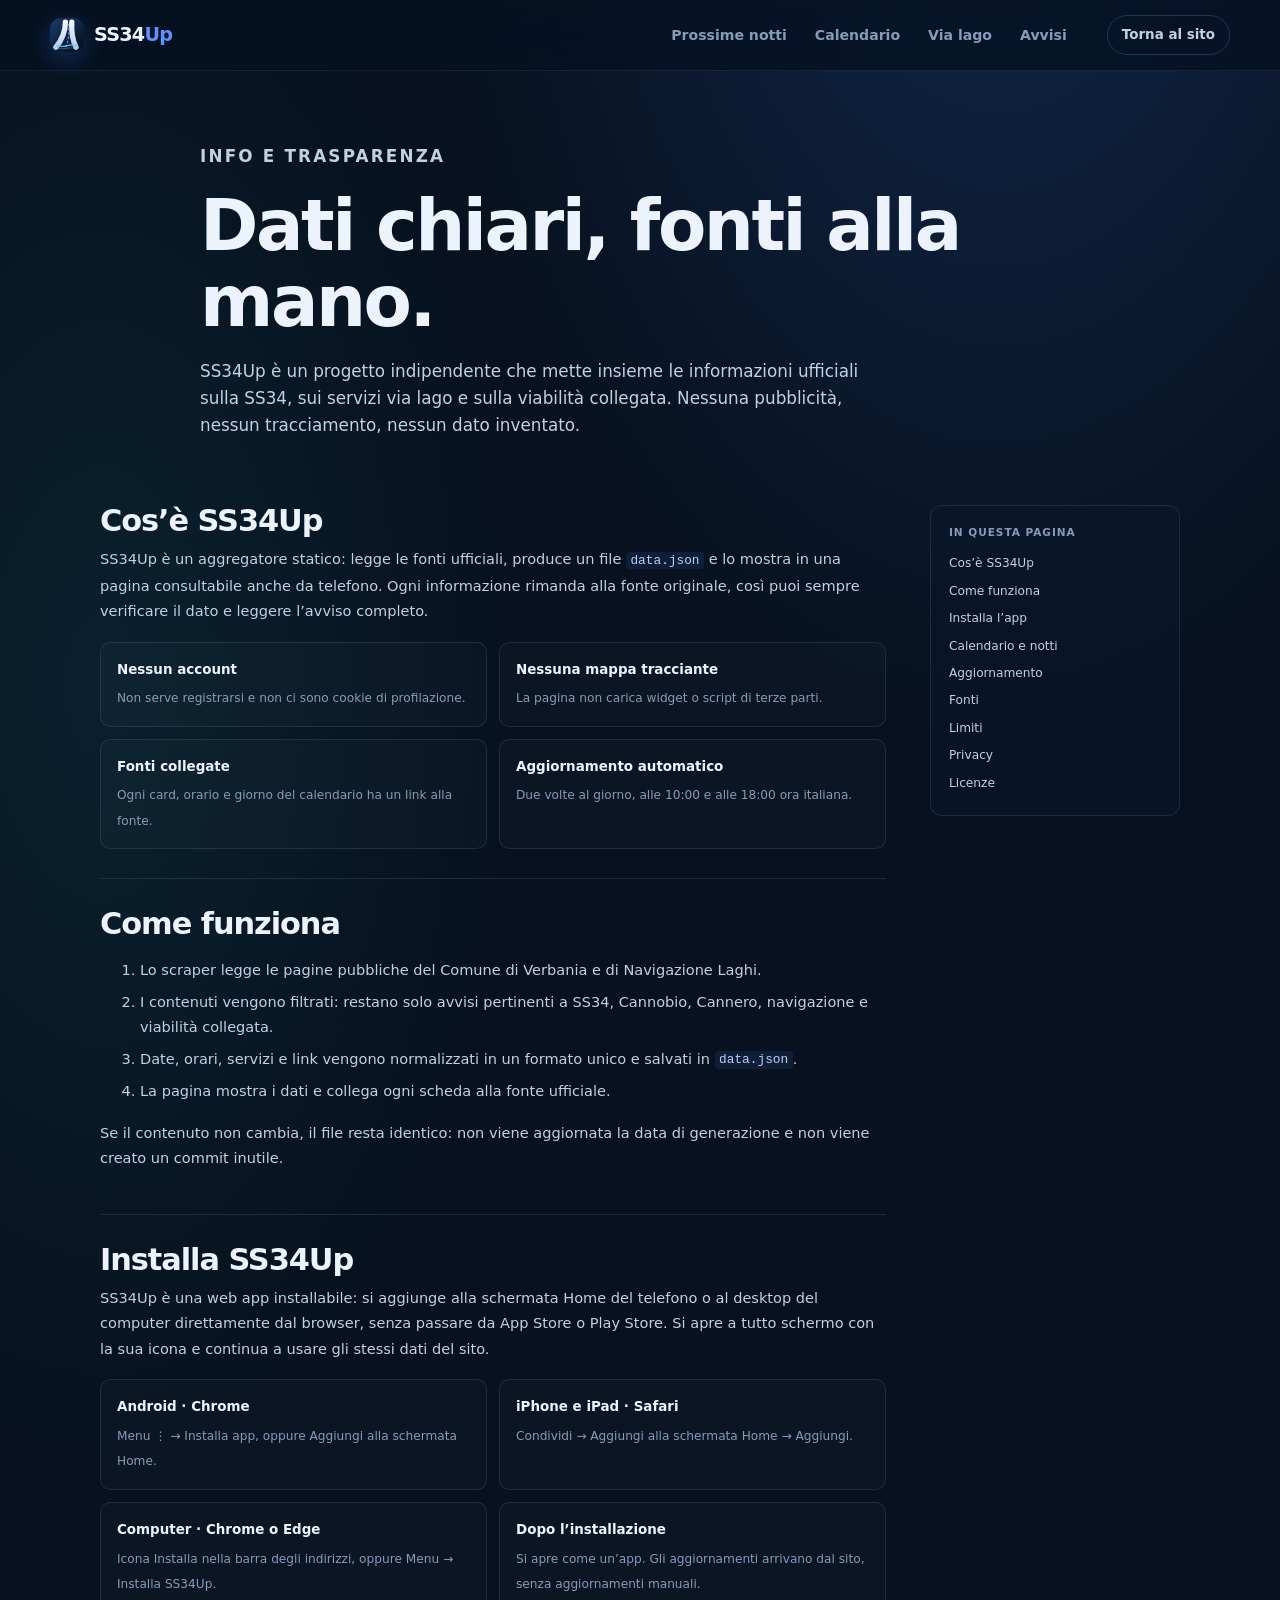
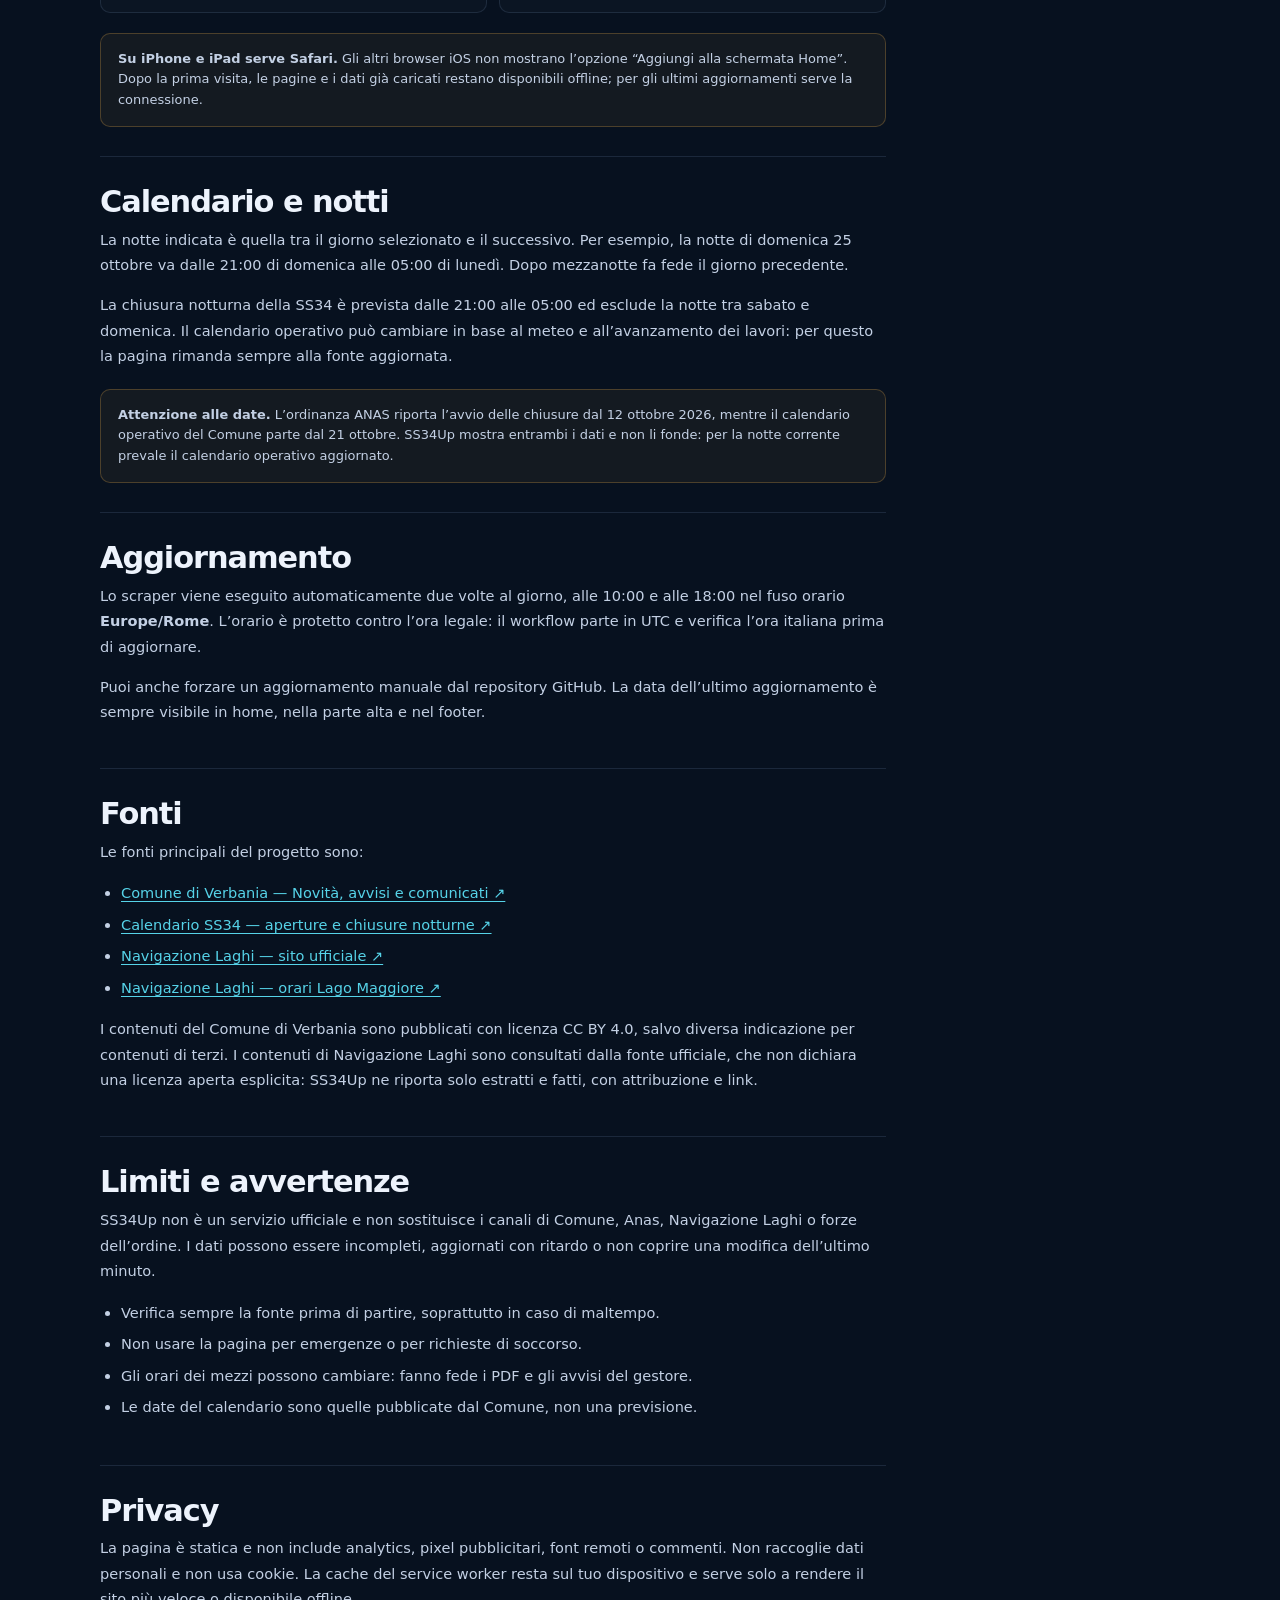
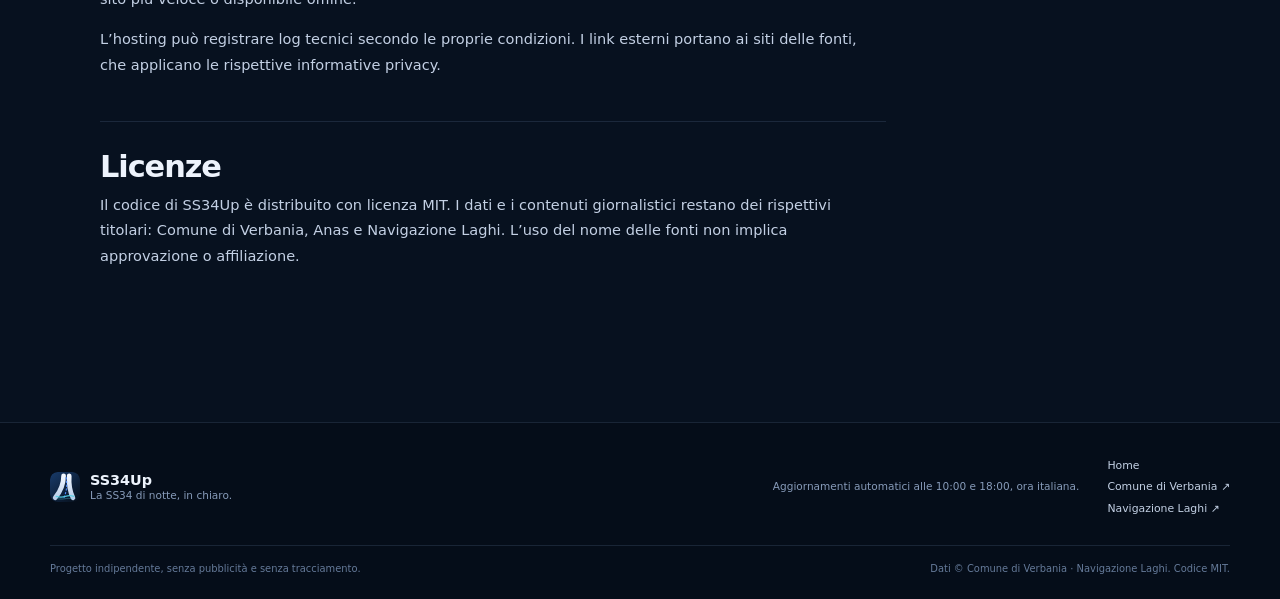
==== infoutili.html @ 331be55b "Corregge avvio home e propaga subito gli aggiornamenti" ====
<!DOCTYPE html>
<html lang="it">
<head>
  <meta charset="UTF-8" />
  <meta name="viewport" content="width=device-width, initial-scale=1.0" />
  <title>Info e trasparenza · SS34Up</title>
  <meta name="description" content="Come funziona SS34Up, come installarla come app, quali fonti usa, ogni quanto si aggiorna, limiti dei dati, privacy e licenze." />
  <meta name="theme-color" content="#07111f" />
  <link rel="manifest" href="manifest.json" />
  <link rel="icon" href="icon.svg" type="image/svg+xml" />
  <link rel="apple-touch-icon" href="icon-180.png" />
  <meta name="apple-mobile-web-app-capable" content="yes" />
  <meta name="apple-mobile-web-app-title" content="SS34Up" />
  <meta name="mobile-web-app-capable" content="yes" />
  <link rel="stylesheet" href="assets/style.css?v=3" />
</head>
<body class="info-page">
  <a class="skip-link" href="#main">Vai ai contenuti</a>

  <header class="site-header">
    <div class="header-inner">
      <a class="brand" href="./" aria-label="SS34Up, home">
        <img src="icon.svg" width="34" height="34" alt="" />
        <span class="brand-text">SS34<span>Up</span></span>
      </a>
      <nav class="main-nav" aria-label="Navigazione">
        <a href="./#notti">Prossime notti</a>
        <a href="./#calendario">Calendario</a>
        <a href="./#servizi">Via lago</a>
        <a href="./#avvisi">Avvisi</a>
      </nav>
      <div class="header-actions">
        <a class="header-info" href="./">Torna al sito</a>
      </div>
    </div>
  </header>

  <main id="main">
    <section class="page-hero">
      <p class="kicker">Info e trasparenza</p>
      <h1>Dati chiari, fonti alla mano.</h1>
      <p>
        SS34Up è un progetto indipendente che mette insieme le informazioni ufficiali sulla SS34,
        sui servizi via lago e sulla viabilità collegata. Nessuna pubblicità, nessun tracciamento,
        nessun dato inventato.
      </p>
    </section>

    <div class="info-layout">
      <div class="info-content">
        <section id="cos-e">
          <h2>Cos’è SS34Up</h2>
          <p>
            SS34Up è un aggregatore statico: legge le fonti ufficiali, produce un file
            <code>data.json</code> e lo mostra in una pagina consultabile anche da telefono.
            Ogni informazione rimanda alla fonte originale, così puoi sempre verificare il dato
            e leggere l’avviso completo.
          </p>
          <div class="info-cards">
            <div class="info-card">
              <strong>Nessun account</strong>
              <span>Non serve registrarsi e non ci sono cookie di profilazione.</span>
            </div>
            <div class="info-card">
              <strong>Nessuna mappa tracciante</strong>
              <span>La pagina non carica widget o script di terze parti.</span>
            </div>
            <div class="info-card">
              <strong>Fonti collegate</strong>
              <span>Ogni card, orario e giorno del calendario ha un link alla fonte.</span>
            </div>
            <div class="info-card">
              <strong>Aggiornamento automatico</strong>
              <span>Due volte al giorno, alle 10:00 e alle 18:00 ora italiana.</span>
            </div>
          </div>
        </section>

        <section id="come-funziona">
          <h2>Come funziona</h2>
          <ol>
            <li>Lo scraper legge le pagine pubbliche del Comune di Verbania e di Navigazione Laghi.</li>
            <li>I contenuti vengono filtrati: restano solo avvisi pertinenti a SS34, Cannobio, Cannero, navigazione e viabilità collegata.</li>
            <li>Date, orari, servizi e link vengono normalizzati in un formato unico e salvati in <code>data.json</code>.</li>
            <li>La pagina mostra i dati e collega ogni scheda alla fonte ufficiale.</li>
          </ol>
          <p>
            Se il contenuto non cambia, il file resta identico: non viene aggiornata la data di
            generazione e non viene creato un commit inutile.
          </p>
        </section>

        <section id="installa">
          <h2>Installa SS34Up</h2>
          <p>
            SS34Up è una web app installabile: si aggiunge alla schermata Home del telefono o al
            desktop del computer direttamente dal browser, senza passare da App Store o Play Store.
            Si apre a tutto schermo con la sua icona e continua a usare gli stessi dati del sito.
          </p>
          <div class="info-cards">
            <div class="info-card">
              <strong>Android · Chrome</strong>
              <span>Menu ⋮ → Installa app, oppure Aggiungi alla schermata Home.</span>
            </div>
            <div class="info-card">
              <strong>iPhone e iPad · Safari</strong>
              <span>Condividi → Aggiungi alla schermata Home → Aggiungi.</span>
            </div>
            <div class="info-card">
              <strong>Computer · Chrome o Edge</strong>
              <span>Icona Installa nella barra degli indirizzi, oppure Menu → Installa SS34Up.</span>
            </div>
            <div class="info-card">
              <strong>Dopo l’installazione</strong>
              <span>Si apre come un’app. Gli aggiornamenti arrivano dal sito, senza aggiornamenti manuali.</span>
            </div>
          </div>
          <div class="info-note">
            <strong>Su iPhone e iPad serve Safari.</strong> Gli altri browser iOS non mostrano
            l’opzione “Aggiungi alla schermata Home”. Dopo la prima visita, le pagine e i dati già
            caricati restano disponibili offline; per gli ultimi aggiornamenti serve la connessione.
          </div>
        </section>

        <section id="calendario">
          <h2>Calendario e notti</h2>
          <p>
            La notte indicata è quella tra il giorno selezionato e il successivo. Per esempio,
            la notte di domenica 25 ottobre va dalle 21:00 di domenica alle 05:00 di lunedì.
            Dopo mezzanotte fa fede il giorno precedente.
          </p>
          <p>
            La chiusura notturna della SS34 è prevista dalle 21:00 alle 05:00 ed esclude la notte
            tra sabato e domenica. Il calendario operativo può cambiare in base al meteo e
            all’avanzamento dei lavori: per questo la pagina rimanda sempre alla fonte aggiornata.
          </p>
          <div class="info-note">
            <strong>Attenzione alle date.</strong> L’ordinanza ANAS riporta l’avvio delle chiusure
            dal 12 ottobre 2026, mentre il calendario operativo del Comune parte dal 21 ottobre.
            SS34Up mostra entrambi i dati e non li fonde: per la notte corrente prevale il
            calendario operativo aggiornato.
          </div>
        </section>

        <section id="aggiornamento">
          <h2>Aggiornamento</h2>
          <p>
            Lo scraper viene eseguito automaticamente due volte al giorno, alle 10:00 e alle
            18:00 nel fuso orario <strong>Europe/Rome</strong>. L’orario è protetto contro
            l’ora legale: il workflow parte in UTC e verifica l’ora italiana prima di aggiornare.
          </p>
          <p>
            Puoi anche forzare un aggiornamento manuale dal repository GitHub. La data
            dell’ultimo aggiornamento è sempre visibile in home, nella parte alta e nel footer.
          </p>
        </section>

        <section id="fonti">
          <h2>Fonti</h2>
          <p>Le fonti principali del progetto sono:</p>
          <ul>
            <li>
              <a href="https://www.comune.verbania.it/Novita" target="_blank" rel="noopener noreferrer">Comune di Verbania — Novità, avvisi e comunicati ↗</a>
            </li>
            <li>
              <a href="https://www.comune.verbania.it/Novita/Comunicati/S.S.-34-a-Cannobio-il-calendario-delle-aperture-e-delle-chiusure-notturne" target="_blank" rel="noopener noreferrer">Calendario SS34 — aperture e chiusure notturne ↗</a>
            </li>
            <li>
              <a href="https://www.navigazionelaghi.it/" target="_blank" rel="noopener noreferrer">Navigazione Laghi — sito ufficiale ↗</a>
            </li>
            <li>
              <a href="https://www.navigazionelaghi.it/biglietti-e-orari-lago-maggiore/" target="_blank" rel="noopener noreferrer">Navigazione Laghi — orari Lago Maggiore ↗</a>
            </li>
          </ul>
          <p>
            I contenuti del Comune di Verbania sono pubblicati con licenza CC BY 4.0, salvo
            diversa indicazione per contenuti di terzi. I contenuti di Navigazione Laghi sono
            consultati dalla fonte ufficiale, che non dichiara una licenza aperta esplicita:
            SS34Up ne riporta solo estratti e fatti, con attribuzione e link.
          </p>
        </section>

        <section id="limiti">
          <h2>Limiti e avvertenze</h2>
          <p>
            SS34Up non è un servizio ufficiale e non sostituisce i canali di Comune, Anas,
            Navigazione Laghi o forze dell’ordine. I dati possono essere incompleti, aggiornati
            con ritardo o non coprire una modifica dell’ultimo minuto.
          </p>
          <ul>
            <li>Verifica sempre la fonte prima di partire, soprattutto in caso di maltempo.</li>
            <li>Non usare la pagina per emergenze o per richieste di soccorso.</li>
            <li>Gli orari dei mezzi possono cambiare: fanno fede i PDF e gli avvisi del gestore.</li>
            <li>Le date del calendario sono quelle pubblicate dal Comune, non una previsione.</li>
          </ul>
        </section>

        <section id="privacy">
          <h2>Privacy</h2>
          <p>
            La pagina è statica e non include analytics, pixel pubblicitari, font remoti o
            commenti. Non raccoglie dati personali e non usa cookie. La cache del service worker
            resta sul tuo dispositivo e serve solo a rendere il sito più veloce o disponibile
            offline.
          </p>
          <p>
            L’hosting può registrare log tecnici secondo le proprie condizioni. I link esterni
            portano ai siti delle fonti, che applicano le rispettive informative privacy.
          </p>
        </section>

        <section id="licenze">
          <h2>Licenze</h2>
          <p>
            Il codice di SS34Up è distribuito con licenza MIT. I dati e i contenuti giornalistici
            restano dei rispettivi titolari: Comune di Verbania, Anas e Navigazione Laghi.
            L’uso del nome delle fonti non implica approvazione o affiliazione.
          </p>
        </section>
      </div>

      <aside class="info-toc" aria-label="Indice della pagina">
        <strong>In questa pagina</strong>
        <a href="#cos-e">Cos’è SS34Up</a>
        <a href="#come-funziona">Come funziona</a>
        <a href="#installa">Installa l’app</a>
        <a href="#calendario">Calendario e notti</a>
        <a href="#aggiornamento">Aggiornamento</a>
        <a href="#fonti">Fonti</a>
        <a href="#limiti">Limiti</a>
        <a href="#privacy">Privacy</a>
        <a href="#licenze">Licenze</a>
      </aside>
    </div>
  </main>

  <footer class="site-footer">
    <div class="footer-inner">
      <div class="footer-brand">
        <img src="icon.svg" width="30" height="30" alt="" />
        <div>
          <strong>SS34Up</strong>
          <span>La SS34 di notte, in chiaro.</span>
        </div>
      </div>
      <div class="footer-meta">
        <span>Aggiornamenti automatici alle 10:00 e 18:00, ora italiana.</span>
      </div>
      <nav class="footer-links" aria-label="Link utili">
        <a href="./">Home</a>
        <a href="https://www.comune.verbania.it/Novita" target="_blank" rel="noopener noreferrer">Comune di Verbania ↗</a>
        <a href="https://www.navigazionelaghi.it/" target="_blank" rel="noopener noreferrer">Navigazione Laghi ↗</a>
      </nav>
    </div>
    <div class="footer-bottom">
      <span>Progetto indipendente, senza pubblicità e senza tracciamento.</span>
      <span>Dati © Comune di Verbania · Navigazione Laghi. Codice MIT.</span>
    </div>
  </footer>
</body>
</html>
---- assets/style.css ----
:root {
  color-scheme: dark;
  --bg: #07111f;
  --bg-deep: #050b15;
  --panel: #0d1a2d;
  --panel-raised: #12223a;
  --panel-soft: #0a1627;
  --line: #223652;
  --line-soft: rgba(130, 162, 207, 0.16);
  --text: #edf3fc;
  --text-soft: #c3d0e4;
  --muted: #879bb9;
  --blue: #5d91ff;
  --blue-strong: #3f7af5;
  --cyan: #56d3e8;
  --green: #3bd69b;
  --green-soft: rgba(59, 214, 155, 0.13);
  --amber: #f8b84e;
  --amber-soft: rgba(248, 184, 78, 0.13);
  --red: #ff7182;
  --red-soft: rgba(255, 113, 130, 0.13);
  --radius: 18px;
  --radius-sm: 12px;
  --shadow: 0 24px 70px rgba(0, 0, 0, 0.34);
  --font: system-ui, -apple-system, "Segoe UI", Roboto, "Helvetica Neue", Arial, sans-serif;
  --mono: "Cascadia Code", "SFMono-Regular", Consolas, "Liberation Mono", monospace;
}

*,
*::before,
*::after {
  box-sizing: border-box;
}

html {
  scroll-behavior: smooth;
  scroll-padding-top: 92px;
}

body {
  margin: 0;
  min-width: 320px;
  background:
    radial-gradient(ellipse 70% 42% at 78% -8%, rgba(51, 108, 207, 0.26), transparent 66%),
    radial-gradient(ellipse 46% 30% at 8% 18%, rgba(38, 185, 199, 0.09), transparent 70%),
    var(--bg);
  color: var(--text);
  font-family: var(--font);
  font-size: 16px;
  line-height: 1.6;
  -webkit-font-smoothing: antialiased;
  text-rendering: optimizeLegibility;
}

body.modal-open {
  overflow: hidden;
}

::selection {
  background: rgba(93, 145, 255, 0.36);
  color: #fff;
}

a {
  color: var(--cyan);
  text-decoration-thickness: 1px;
  text-underline-offset: 3px;
}

a:hover {
  color: #8ce4f2;
}

button,
input {
  font: inherit;
}

button {
  color: inherit;
}

img,
svg {
  display: block;
  max-width: 100%;
}

[hidden] {
  display: none !important;
}

h1,
h2,
h3,
p {
  margin-top: 0;
}

h1,
h2,
h3 {
  letter-spacing: -0.035em;
  line-height: 1.08;
}

h2 {
  margin-bottom: 0.5rem;
  font-size: clamp(1.7rem, 3.2vw, 2.55rem);
}

h3 {
  font-size: 1.15rem;
}

:focus-visible {
  outline: 3px solid rgba(86, 211, 232, 0.85);
  outline-offset: 3px;
}

.skip-link {
  position: fixed;
  top: 10px;
  left: 10px;
  z-index: 100;
  padding: 10px 16px;
  border-radius: 10px;
  background: var(--text);
  color: var(--bg);
  font-weight: 750;
  transform: translateY(-150%);
  transition: transform 0.18s ease;
}

.skip-link:focus {
  transform: translateY(0);
}

.visually-hidden {
  position: absolute !important;
  width: 1px !important;
  height: 1px !important;
  padding: 0 !important;
  margin: -1px !important;
  overflow: hidden !important;
  clip: rect(0, 0, 0, 0) !important;
  white-space: nowrap !important;
  border: 0 !important;
}

.site-header {
  position: sticky;
  top: 0;
  z-index: 50;
  border-bottom: 1px solid rgba(130, 162, 207, 0.12);
  background: rgba(7, 17, 31, 0.78);
  backdrop-filter: blur(18px) saturate(150%);
}

.header-inner {
  display: flex;
  align-items: center;
  gap: 28px;
  width: min(1180px, calc(100% - 40px));
  min-height: 70px;
  margin: 0 auto;
}

.brand {
  display: inline-flex;
  align-items: center;
  gap: 10px;
  color: var(--text);
  text-decoration: none;
  flex: 0 0 auto;
}

.brand:hover {
  color: var(--text);
}

.brand img {
  width: 34px;
  height: 34px;
  border-radius: 10px;
  box-shadow: 0 7px 22px rgba(63, 122, 245, 0.26);
}

.brand-text {
  font-size: 1.2rem;
  font-weight: 820;
  letter-spacing: -0.04em;
}

.brand-text span {
  color: var(--blue);
}

.main-nav {
  display: flex;
  align-items: center;
  gap: 4px;
  margin-left: auto;
}

.main-nav a {
  padding: 8px 12px;
  border-radius: 9px;
  color: var(--muted);
  font-size: 0.88rem;
  font-weight: 650;
  text-decoration: none;
  transition: color 0.16s ease, background 0.16s ease;
}

.main-nav a:hover,
.main-nav a.is-active {
  color: var(--text);
  background: rgba(255, 255, 255, 0.055);
}

.main-nav .nav-info {
  display: none;
}

.header-actions {
  display: flex;
  align-items: center;
  gap: 10px;
}

.header-info {
  padding: 8px 14px;
  border: 1px solid var(--line);
  border-radius: 999px;
  color: var(--text-soft);
  font-size: 0.84rem;
  font-weight: 700;
  text-decoration: none;
}

.header-info:hover {
  border-color: var(--blue);
  color: var(--text);
}

.menu-toggle {
  display: none;
  width: 42px;
  height: 42px;
  padding: 10px;
  border: 1px solid var(--line);
  border-radius: 10px;
  background: transparent;
  cursor: pointer;
}

.menu-toggle span {
  display: block;
  width: 100%;
  height: 2px;
  margin: 4px 0;
  border-radius: 2px;
  background: var(--text-soft);
  transition: transform 0.18s ease, opacity 0.18s ease;
}

.hero {
  display: grid;
  grid-template-columns: minmax(0, 1.12fr) minmax(340px, 0.88fr);
  align-items: center;
  gap: clamp(36px, 6vw, 78px);
  width: min(1180px, calc(100% - 40px));
  margin: 0 auto;
  padding: 78px 0 40px;
}

.eyebrow,
.kicker {
  margin-bottom: 18px;
  color: var(--cyan);
  font-size: 0.76rem;
  font-weight: 780;
  letter-spacing: 0.13em;
  text-transform: uppercase;
}

.eyebrow {
  display: flex;
  align-items: center;
  gap: 9px;
}

.pulse {
  width: 7px;
  height: 7px;
  border-radius: 50%;
  background: var(--green);
  box-shadow: 0 0 0 0 rgba(59, 214, 155, 0.5);
  animation: pulse 2.2s infinite;
}

@keyframes pulse {
  70% { box-shadow: 0 0 0 8px rgba(59, 214, 155, 0); }
  100% { box-shadow: 0 0 0 0 rgba(59, 214, 155, 0); }
}

.hero h1 {
  max-width: 760px;
  margin-bottom: 24px;
  font-size: clamp(2.9rem, 6.2vw, 5.15rem);
  font-weight: 840;
}

.hero h1 span {
  color: transparent;
  background: linear-gradient(100deg, #8fb7ff 0%, #56d3e8 62%, #85f2cd 100%);
  -webkit-background-clip: text;
  background-clip: text;
}

.hero-lead {
  max-width: 610px;
  margin-bottom: 30px;
  color: var(--text-soft);
  font-size: clamp(1rem, 1.6vw, 1.13rem);
  line-height: 1.7;
}

.hero-actions {
  display: flex;
  flex-wrap: wrap;
  gap: 12px;
}

.button {
  display: inline-flex;
  align-items: center;
  justify-content: center;
  min-height: 48px;
  padding: 0 21px;
  border: 1px solid transparent;
  border-radius: 12px;
  font-size: 0.92rem;
  font-weight: 760;
  text-decoration: none;
  transition: transform 0.16s ease, box-shadow 0.16s ease, border-color 0.16s ease, background 0.16s ease;
}

.button:hover {
  transform: translateY(-1px);
}

.button-primary {
  background: linear-gradient(120deg, var(--blue-strong), #3576f8);
  color: #fff;
  box-shadow: 0 12px 30px rgba(63, 122, 245, 0.3);
}

.button-primary:hover {
  color: #fff;
  box-shadow: 0 15px 36px rgba(63, 122, 245, 0.4);
}

.button-ghost {
  border-color: var(--line);
  background: rgba(255, 255, 255, 0.025);
  color: var(--text);
}

.button-ghost:hover {
  border-color: rgba(134, 174, 236, 0.48);
  background: rgba(255, 255, 255, 0.055);
  color: var(--text);
}

.sync-line {
  display: flex;
  align-items: center;
  gap: 9px;
  margin-top: 24px;
  color: var(--muted);
  font-size: 0.78rem;
}

.sync-dot {
  width: 6px;
  height: 6px;
  border-radius: 50%;
  background: var(--blue);
}

.sync-line.is-error .sync-dot {
  background: var(--red);
}

.status-card {
  position: relative;
  overflow: hidden;
  padding: 26px;
  border: 1px solid rgba(112, 157, 224, 0.28);
  border-radius: 22px;
  background:
    linear-gradient(155deg, rgba(28, 58, 100, 0.74), rgba(11, 25, 45, 0.92) 64%),
    var(--panel);
  box-shadow: var(--shadow);
}

.status-card::before {
  content: "";
  position: absolute;
  top: -90px;
  right: -80px;
  width: 260px;
  height: 260px;
  border-radius: 50%;
  background: radial-gradient(circle, rgba(86, 211, 232, 0.18), transparent 66%);
  pointer-events: none;
}

.status-card::after {
  content: "";
  position: absolute;
  right: 24px;
  bottom: 18px;
  width: 105px;
  height: 105px;
  opacity: 0.06;
  background:
    linear-gradient(90deg, transparent 46%, #fff 46%, #fff 54%, transparent 54%),
    linear-gradient(0deg, transparent 46%, #fff 46%, #fff 54%, transparent 54%);
  transform: rotate(18deg);
  pointer-events: none;
}

.status-topline {
  display: flex;
  align-items: center;
  justify-content: space-between;
  gap: 16px;
  margin-bottom: 28px;
  color: var(--muted);
  font-size: 0.72rem;
  font-weight: 750;
  letter-spacing: 0.09em;
  text-transform: uppercase;
}

.status-source {
  color: var(--text-soft);
  letter-spacing: 0;
  text-transform: none;
}

.status-badge {
  display: inline-flex;
  align-items: center;
  gap: 7px;
  min-height: 30px;
  padding: 5px 11px;
  border: 1px solid currentColor;
  border-radius: 999px;
  font-size: 0.7rem;
  font-weight: 780;
  letter-spacing: 0.075em;
  line-height: 1;
  text-transform: uppercase;
}

.status-badge::before {
  content: "";
  width: 6px;
  height: 6px;
  border-radius: 50%;
  background: currentColor;
}

.status-open {
  color: var(--green);
  background: var(--green-soft);
}

.status-closed {
  color: var(--red);
  background: var(--red-soft);
}

.status-pending {
  color: var(--amber);
  background: var(--amber-soft);
}

.status-unknown {
  color: var(--muted);
  background: rgba(135, 155, 185, 0.1);
}

.status-main {
  min-height: 158px;
}

.status-main h2 {
  margin: 18px 0 8px;
  font-size: clamp(1.55rem, 2.8vw, 2.1rem);
}

.status-main p {
  max-width: 390px;
  margin-bottom: 22px;
  color: var(--text-soft);
  font-size: 0.91rem;
}

.status-window {
  display: flex;
  align-items: center;
  justify-content: space-between;
  gap: 18px;
  padding: 14px 0;
  border-top: 1px solid rgba(151, 183, 229, 0.18);
  color: var(--muted);
  font-size: 0.78rem;
}

.status-window strong {
  color: var(--text);
  font-family: var(--mono);
  font-size: 0.86rem;
  letter-spacing: -0.03em;
}

.status-link {
  display: inline-flex;
  align-items: center;
  gap: 6px;
  margin-top: 3px;
  color: var(--text);
  font-size: 0.82rem;
  font-weight: 720;
  text-decoration: none;
}

.status-link::after {
  content: "→";
  transition: transform 0.16s ease;
}

.status-link:hover::after {
  transform: translateX(3px);
}

.stats {
  display: grid;
  grid-template-columns: repeat(3, 1fr);
  width: min(1180px, calc(100% - 40px));
  margin: 22px auto 0;
  border: 1px solid var(--line-soft);
  border-radius: var(--radius);
  background: rgba(13, 26, 45, 0.58);
  box-shadow: 0 14px 40px rgba(0, 0, 0, 0.12);
}

.stat {
  min-width: 0;
  padding: 20px 24px;
}

.stat + .stat {
  border-left: 1px solid var(--line-soft);
}

.stat-label {
  display: block;
  margin-bottom: 6px;
  color: var(--muted);
  font-size: 0.7rem;
  font-weight: 750;
  letter-spacing: 0.09em;
  text-transform: uppercase;
}

.stat strong {
  display: block;
  overflow: hidden;
  margin-bottom: 3px;
  font-size: clamp(1rem, 1.8vw, 1.25rem);
  letter-spacing: -0.03em;
  text-overflow: ellipsis;
  white-space: nowrap;
}

.stat-note {
  display: block;
  overflow: hidden;
  color: var(--muted);
  font-size: 0.75rem;
  text-overflow: ellipsis;
  white-space: nowrap;
}

.error-banner {
  display: flex;
  align-items: center;
  flex-wrap: wrap;
  gap: 8px 14px;
  width: min(1180px, calc(100% - 40px));
  margin: 24px auto 0;
  padding: 15px 18px;
  border: 1px solid rgba(255, 113, 130, 0.38);
  border-radius: var(--radius-sm);
  background: var(--red-soft);
  color: var(--text-soft);
  font-size: 0.86rem;
}

.error-banner strong {
  color: var(--red);
}

.error-banner a {
  color: var(--text);
}

.section {
  width: min(1180px, calc(100% - 40px));
  margin: 0 auto;
  padding: 62px 0 14px;
  scroll-margin-top: 90px;
}

.section-head {
  display: flex;
  align-items: flex-end;
  justify-content: space-between;
  gap: 28px;
  margin-bottom: 26px;
}

.section-head .kicker {
  margin-bottom: 10px;
}

.section-lead {
  max-width: 690px;
  margin-bottom: 0;
  color: var(--muted);
  font-size: 0.9rem;
}

.source-chip,
.count-chip {
  display: inline-flex;
  align-items: center;
  gap: 8px;
  flex: 0 0 auto;
  min-height: 36px;
  padding: 7px 13px;
  border: 1px solid var(--line);
  border-radius: 999px;
  background: rgba(255, 255, 255, 0.02);
  color: var(--text-soft);
  font-size: 0.73rem;
  font-weight: 700;
  text-decoration: none;
  white-space: nowrap;
}

.source-chip:hover {
  border-color: rgba(93, 145, 255, 0.65);
  color: var(--text);
}

.source-chip span:last-child {
  color: var(--muted);
}

.night-grid,
.services-grid,
.notice-grid,
.timetable-grid,
.sources-grid,
.calendar-grid {
  display: grid;
  gap: 16px;
}

.night-grid {
  grid-template-columns: repeat(3, minmax(0, 1fr));
}

.night-card {
  --accent: var(--muted);
  --accent-soft: rgba(135, 155, 185, 0.1);
  position: relative;
  overflow: hidden;
  padding: 20px;
  border: 1px solid var(--line-soft);
  border-radius: var(--radius);
  background: linear-gradient(160deg, rgba(19, 37, 62, 0.8), rgba(10, 22, 39, 0.82));
}

.night-card::before {
  content: "";
  position: absolute;
  top: 0;
  left: 0;
  width: 100%;
  height: 3px;
  background: var(--accent);
}

.night-card.is-open {
  --accent: var(--green);
  --accent-soft: var(--green-soft);
}

.night-card.is-closed {
  --accent: var(--red);
  --accent-soft: var(--red-soft);
}

.night-card.is-pending {
  --accent: var(--amber);
  --accent-soft: var(--amber-soft);
}

.night-card.is-current {
  border-color: color-mix(in srgb, var(--accent) 53%, transparent);
  box-shadow: 0 16px 36px rgba(0, 0, 0, 0.18);
}

.night-top {
  display: flex;
  align-items: center;
  justify-content: space-between;
  gap: 12px;
  margin-bottom: 19px;
}

.night-date {
  color: var(--text-soft);
  font-size: 0.76rem;
  font-weight: 700;
}

.night-day {
  display: flex;
  align-items: baseline;
  gap: 9px;
  margin-bottom: 8px;
}

.night-day strong {
  font-size: 2.25rem;
  font-weight: 820;
  letter-spacing: -0.065em;
  line-height: 1;
}

.night-day span {
  color: var(--muted);
  font-size: 0.82rem;
  text-transform: capitalize;
}

.night-status {
  display: inline-flex;
  align-items: center;
  gap: 7px;
  margin-bottom: 14px;
  padding: 5px 9px;
  border-radius: 7px;
  background: var(--accent-soft);
  color: var(--accent);
  font-size: 0.7rem;
  font-weight: 780;
  letter-spacing: 0.055em;
  text-transform: uppercase;
}

.night-status::before {
  content: "";
  width: 5px;
  height: 5px;
  border-radius: 50%;
  background: currentColor;
}

.night-window {
  display: flex;
  align-items: center;
  justify-content: space-between;
  gap: 12px;
  padding-top: 14px;
  border-top: 1px solid var(--line-soft);
  color: var(--muted);
  font-size: 0.73rem;
}

.night-window strong {
  color: var(--text-soft);
  font-family: var(--mono);
  font-size: 0.77rem;
  font-weight: 600;
}

.night-source {
  display: inline-flex;
  align-items: center;
  gap: 5px;
  margin-top: 13px;
  color: var(--muted);
  font-size: 0.7rem;
  text-decoration: none;
}

.night-source:hover {
  color: var(--cyan);
}

.callout {
  display: flex;
  gap: 13px;
  margin-top: 18px;
  padding: 16px 18px;
  border: 1px solid rgba(248, 184, 78, 0.26);
  border-radius: var(--radius-sm);
  background: rgba(248, 184, 78, 0.06);
  color: var(--text-soft);
  font-size: 0.82rem;
}

.callout strong {
  color: var(--amber);
}

.callout-icon {
  display: grid;
  place-items: center;
  flex: 0 0 auto;
  width: 23px;
  height: 23px;
  margin-top: 1px;
  border: 1px solid rgba(248, 184, 78, 0.45);
  border-radius: 50%;
  color: var(--amber);
  font-size: 0.75rem;
  font-weight: 850;
}

.legend {
  display: flex;
  align-items: center;
  flex-wrap: wrap;
  gap: 10px 20px;
  margin-bottom: 16px;
  color: var(--muted);
  font-size: 0.74rem;
}

.legend > span {
  display: inline-flex;
  align-items: center;
  gap: 7px;
}

.legend-dot {
  width: 8px;
  height: 8px;
  border-radius: 3px;
  background: var(--muted);
}

.legend-dot.status-aparta { background: var(--green); }
.legend-dot.status-chiusa { background: var(--red); }
.legend-dot.status-notturna { background: var(--amber); }
.legend-note { margin-left: auto; color: #687e9f; }

.calendar-grid {
  grid-template-columns: repeat(3, minmax(0, 1fr));
  align-items: start;
}

.month-card {
  overflow: hidden;
  border: 1px solid var(--line-soft);
  border-radius: var(--radius);
  background: rgba(11, 23, 40, 0.78);
}

.month-head {
  display: flex;
  align-items: center;
  justify-content: space-between;
  gap: 10px;
  padding: 16px 16px 13px;
  border-bottom: 1px solid var(--line-soft);
}

.month-head h3 {
  margin: 0;
  font-size: 1rem;
  text-transform: capitalize;
}

.month-head a {
  color: var(--muted);
  font-size: 0.66rem;
  font-weight: 700;
  text-decoration: none;
}

.month-head a:hover {
  color: var(--cyan);
}

.month-table {
  width: 100%;
  border-collapse: collapse;
  table-layout: fixed;
}

.month-table th {
  padding: 9px 2px 7px;
  color: #6f84a3;
  font-size: 0.62rem;
  font-weight: 760;
  letter-spacing: 0.06em;
  text-align: center;
  text-transform: uppercase;
}

.month-table td {
  padding: 3px;
}

.cal-empty {
  pointer-events: none;
}

.cal-day {
  position: relative;
  display: flex;
  flex-direction: column;
  align-items: center;
  justify-content: center;
  gap: 3px;
  width: 100%;
  min-height: 53px;
  padding: 5px 2px;
  border: 1px solid transparent;
  border-radius: 8px;
  background: rgba(255, 255, 255, 0.018);
  color: var(--text-soft);
  cursor: pointer;
  transition: background 0.14s ease, border-color 0.14s ease, transform 0.14s ease;
}

.cal-day:hover {
  z-index: 1;
  border-color: rgba(147, 183, 240, 0.35);
  background: rgba(255, 255, 255, 0.06);
  transform: translateY(-1px);
}

.cal-num {
  font-size: 0.77rem;
  font-weight: 730;
  line-height: 1;
}

.cal-status {
  font-size: 0.53rem;
  font-weight: 760;
  letter-spacing: 0.03em;
  line-height: 1;
  text-transform: uppercase;
}

.cal-day.status-aparta {
  border-color: rgba(59, 214, 155, 0.16);
  background: rgba(59, 214, 155, 0.08);
  color: var(--green);
}

.cal-day.status-chiusa {
  border-color: rgba(255, 113, 130, 0.17);
  background: rgba(255, 113, 130, 0.08);
  color: var(--red);
}

.cal-day.status-notturna {
  border-color: rgba(248, 184, 78, 0.18);
  background: rgba(248, 184, 78, 0.08);
  color: var(--amber);
}

.cal-day.status-non-definita {
  color: var(--muted);
}

.cal-day.is-today::after {
  content: "";
  position: absolute;
  top: 5px;
  right: 5px;
  width: 4px;
  height: 4px;
  border-radius: 50%;
  background: var(--cyan);
}

.cal-day.is-current {
  outline: 2px solid rgba(255, 255, 255, 0.6);
  outline-offset: -2px;
}

.small-note {
  max-width: 900px;
  margin: 18px 0 0;
  color: var(--muted);
  font-size: 0.76rem;
  line-height: 1.65;
}

.services-grid {
  grid-template-columns: repeat(2, minmax(0, 1fr));
}

.service-alert {
  margin: 0 0 16px;
}

.service-alert p {
  margin: 4px 0 8px;
  color: var(--text-soft);
}

.service-alert a {
  color: var(--text);
  font-size: 0.75rem;
  font-weight: 700;
}

.service-card {
  position: relative;
  overflow: hidden;
  padding: 22px;
  border: 1px solid var(--line-soft);
  border-radius: var(--radius);
  background: linear-gradient(150deg, rgba(17, 36, 61, 0.86), rgba(9, 20, 36, 0.9));
}

.service-card::after {
  content: "";
  position: absolute;
  right: -28px;
  bottom: -42px;
  width: 170px;
  height: 100px;
  border-radius: 50%;
  border: 1px solid rgba(86, 211, 232, 0.14);
  transform: rotate(-18deg);
  pointer-events: none;
}

.service-top {
  display: flex;
  align-items: center;
  justify-content: space-between;
  gap: 12px;
  margin-bottom: 18px;
}

.service-kind {
  display: inline-flex;
  align-items: center;
  gap: 7px;
  padding: 5px 9px;
  border-radius: 7px;
  background: rgba(86, 211, 232, 0.09);
  color: var(--cyan);
  font-size: 0.68rem;
  font-weight: 780;
  letter-spacing: 0.06em;
  text-transform: uppercase;
}

.service-times-label {
  color: var(--muted);
  font-size: 0.68rem;
}

.service-route {
  display: flex;
  align-items: center;
  flex-wrap: wrap;
  gap: 7px;
  margin-bottom: 17px;
  font-size: 1.15rem;
  font-weight: 780;
  letter-spacing: -0.025em;
}

.service-route .arrow {
  color: var(--cyan);
  font-weight: 400;
}

.time-list {
  display: flex;
  flex-wrap: wrap;
  gap: 7px;
  margin-bottom: 16px;
}

.time-chip {
  padding: 4px 8px;
  border: 1px solid rgba(86, 211, 232, 0.16);
  border-radius: 6px;
  background: rgba(86, 211, 232, 0.06);
  color: #dffaff;
  font-family: var(--mono);
  font-size: 0.75rem;
  font-weight: 600;
}

.service-note {
  margin-bottom: 15px;
  color: var(--text-soft);
  font-size: 0.78rem;
}

.source-row {
  display: flex;
  flex-wrap: wrap;
  gap: 7px 14px;
  padding-top: 13px;
  border-top: 1px solid var(--line-soft);
}

.source-row a {
  color: var(--muted);
  font-size: 0.69rem;
  font-weight: 650;
  text-decoration: none;
}

.source-row a:hover {
  color: var(--cyan);
}

.notice-toolbar {
  display: flex;
  align-items: center;
  justify-content: space-between;
  gap: 16px;
  margin-bottom: 18px;
}

.search-field {
  display: flex;
  align-items: center;
  gap: 9px;
  width: min(360px, 100%);
  min-height: 43px;
  padding: 0 13px;
  border: 1px solid var(--line);
  border-radius: 10px;
  background: rgba(8, 19, 34, 0.72);
}

.search-field:focus-within {
  border-color: rgba(93, 145, 255, 0.7);
  box-shadow: 0 0 0 3px rgba(93, 145, 255, 0.12);
}

.search-field svg {
  width: 17px;
  height: 17px;
  flex: 0 0 auto;
  fill: none;
  stroke: var(--muted);
  stroke-width: 2;
  stroke-linecap: round;
}

.search-field input {
  width: 100%;
  min-width: 0;
  padding: 0;
  border: 0;
  outline: 0;
  background: transparent;
  color: var(--text);
  font-size: 0.82rem;
}

.search-field input::placeholder {
  color: #667c9c;
}

.filters {
  display: flex;
  flex-wrap: wrap;
  gap: 6px;
}

.filter {
  min-height: 36px;
  padding: 0 12px;
  border: 1px solid transparent;
  border-radius: 8px;
  background: transparent;
  color: var(--muted);
  font-size: 0.73rem;
  font-weight: 720;
  cursor: pointer;
}

.filter:hover {
  color: var(--text-soft);
  background: rgba(255, 255, 255, 0.035);
}

.filter.is-active {
  border-color: rgba(93, 145, 255, 0.25);
  background: rgba(93, 145, 255, 0.12);
  color: #c9dcff;
}

.notice-grid {
  grid-template-columns: repeat(2, minmax(0, 1fr));
}

.notice-card {
  display: flex;
  flex-direction: column;
  padding: 20px;
  border: 1px solid var(--line-soft);
  border-radius: var(--radius);
  background: rgba(11, 24, 42, 0.74);
  transition: border-color 0.16s ease, background 0.16s ease, transform 0.16s ease;
}

.notice-card:hover {
  border-color: rgba(112, 157, 224, 0.35);
  background: rgba(15, 31, 53, 0.82);
  transform: translateY(-2px);
}

.notice-top {
  display: flex;
  align-items: center;
  flex-wrap: wrap;
  gap: 8px;
  margin-bottom: 13px;
}

.source-pill {
  display: inline-flex;
  align-items: center;
  min-height: 24px;
  padding: 3px 8px;
  border-radius: 6px;
  background: rgba(93, 145, 255, 0.1);
  color: #a8c6ff;
  font-size: 0.62rem;
  font-weight: 770;
  letter-spacing: 0.045em;
  text-transform: uppercase;
}

.notice-date {
  margin-left: auto;
  color: var(--muted);
  font-size: 0.68rem;
}

.notice-card h3 {
  margin-bottom: 9px;
  font-size: 1.06rem;
  line-height: 1.3;
}

.notice-summary {
  display: -webkit-box;
  overflow: hidden;
  margin-bottom: 16px;
  color: var(--muted);
  font-size: 0.81rem;
  line-height: 1.62;
  -webkit-box-orient: vertical;
  -webkit-line-clamp: 3;
}

.tag-list {
  display: flex;
  flex-wrap: wrap;
  gap: 6px;
  margin-bottom: 16px;
}

.tag {
  padding: 3px 7px;
  border: 1px solid var(--line-soft);
  border-radius: 5px;
  color: #8198b8;
  font-size: 0.62rem;
  font-weight: 650;
}

.notice-actions {
  display: flex;
  align-items: center;
  justify-content: space-between;
  gap: 12px;
  margin-top: auto;
  padding-top: 14px;
  border-top: 1px solid var(--line-soft);
}

.notice-actions a,
.notice-actions button {
  color: var(--muted);
  font-size: 0.7rem;
  font-weight: 680;
  text-decoration: none;
}

.notice-actions button {
  padding: 0;
  border: 0;
  background: none;
  cursor: pointer;
}

.notice-actions a:hover,
.notice-actions button:hover {
  color: var(--cyan);
}

.count-chip {
  color: var(--muted);
}

.empty-state {
  display: flex;
  flex-direction: column;
  gap: 4px;
  padding: 32px;
  border: 1px dashed var(--line);
  border-radius: var(--radius);
  color: var(--muted);
  font-size: 0.84rem;
  text-align: center;
}

.empty-state strong {
  color: var(--text-soft);
}

.timetable-grid {
  grid-template-columns: repeat(2, minmax(0, 1fr));
}

.timetable-card {
  display: flex;
  flex-direction: column;
  padding: 21px;
  border: 1px solid var(--line-soft);
  border-radius: var(--radius);
  background: rgba(11, 24, 42, 0.74);
}

.timetable-card h3 {
  margin-bottom: 6px;
  font-size: 1.08rem;
}

.timetable-meta {
  margin-bottom: 18px;
  color: var(--muted);
  font-size: 0.72rem;
}

.pdf-button {
  display: inline-flex;
  align-items: center;
  justify-content: space-between;
  gap: 12px;
  margin-top: auto;
  padding: 12px 14px;
  border: 1px solid rgba(93, 145, 255, 0.25);
  border-radius: 9px;
  background: rgba(93, 145, 255, 0.08);
  color: #c7daff;
  font-size: 0.77rem;
  font-weight: 720;
  text-decoration: none;
}

.pdf-button:hover {
  border-color: rgba(93, 145, 255, 0.5);
  color: #fff;
}

.pdf-button span:last-child {
  color: var(--muted);
}

.sources-section {
  padding-bottom: 28px;
}

.sources-grid {
  grid-template-columns: repeat(2, minmax(0, 1fr));
}

.source-card {
  padding: 18px;
  border: 1px solid var(--line-soft);
  border-radius: var(--radius-sm);
  background: rgba(11, 24, 42, 0.6);
}

.source-card strong {
  display: block;
  margin-bottom: 4px;
  font-size: 0.84rem;
}

.source-card p {
  margin-bottom: 10px;
  color: var(--muted);
  font-size: 0.7rem;
}

.source-card a {
  font-size: 0.69rem;
  font-weight: 650;
  word-break: break-word;
}

.site-footer {
  margin-top: 54px;
  border-top: 1px solid var(--line-soft);
  background: rgba(5, 12, 22, 0.58);
}

.footer-inner,
.footer-bottom {
  width: min(1180px, calc(100% - 40px));
  margin: 0 auto;
}

.footer-inner {
  display: grid;
  grid-template-columns: 1fr auto auto;
  align-items: center;
  gap: 28px;
  padding: 34px 0 28px;
}

.footer-brand {
  display: flex;
  align-items: center;
  gap: 10px;
}

.footer-brand img {
  width: 30px;
  height: 30px;
  border-radius: 8px;
}

.footer-brand div {
  display: flex;
  flex-direction: column;
  line-height: 1.3;
}

.footer-brand strong {
  font-size: 0.9rem;
}

.footer-brand span,
.footer-meta span {
  color: var(--muted);
  font-size: 0.66rem;
}

.footer-meta {
  display: flex;
  flex-direction: column;
  gap: 3px;
  text-align: right;
}

.footer-links {
  display: flex;
  flex-direction: column;
  gap: 4px;
}

.footer-links a {
  color: var(--text-soft);
  font-size: 0.68rem;
  text-decoration: none;
}

.footer-links a:hover {
  color: var(--cyan);
}

.footer-bottom {
  display: flex;
  justify-content: space-between;
  gap: 20px;
  padding: 15px 0 22px;
  border-top: 1px solid var(--line-soft);
  color: #657a99;
  font-size: 0.62rem;
}

.detail-dialog {
  width: min(720px, calc(100% - 32px));
  max-height: min(85vh, 900px);
  margin: auto;
  padding: 0;
  border: 1px solid rgba(112, 157, 224, 0.3);
  border-radius: 20px;
  background: #0b182b;
  color: var(--text);
  box-shadow: 0 30px 100px rgba(0, 0, 0, 0.6);
}

.detail-dialog::backdrop {
  background: rgba(2, 7, 15, 0.76);
  backdrop-filter: blur(4px);
}

.detail-dialog form {
  position: absolute;
  top: 14px;
  right: 14px;
  z-index: 2;
}

.dialog-close {
  display: grid;
  place-items: center;
  width: 36px;
  height: 36px;
  padding: 0;
  border: 1px solid var(--line);
  border-radius: 50%;
  background: rgba(7, 17, 31, 0.8);
  cursor: pointer;
}

.dialog-close:hover {
  border-color: rgba(255, 255, 255, 0.3);
}

.dialog-close svg {
  width: 16px;
  height: 16px;
  fill: none;
  stroke: var(--text-soft);
  stroke-linecap: round;
  stroke-width: 2;
}

.dialog-content {
  overflow-y: auto;
  max-height: min(85vh, 900px);
  padding: clamp(24px, 5vw, 42px);
}

.dialog-content h2 {
  padding-right: 40px;
  margin-bottom: 13px;
  font-size: clamp(1.45rem, 3.4vw, 2rem);
}

.dialog-meta {
  display: flex;
  flex-wrap: wrap;
  gap: 7px 14px;
  margin-bottom: 23px;
  color: var(--muted);
  font-size: 0.72rem;
}

.dialog-section {
  margin-top: 22px;
  padding-top: 19px;
  border-top: 1px solid var(--line-soft);
}

.dialog-section h3 {
  margin-bottom: 9px;
  color: var(--text-soft);
  font-size: 0.7rem;
  font-weight: 780;
  letter-spacing: 0.09em;
  text-transform: uppercase;
}

.dialog-section p {
  margin-bottom: 0;
  color: var(--text-soft);
  font-size: 0.87rem;
  line-height: 1.72;
  white-space: pre-line;
}

.dialog-section ul {
  margin: 0;
  padding-left: 19px;
  color: var(--text-soft);
  font-size: 0.84rem;
}

.dialog-window {
  display: inline-flex;
  align-items: center;
  gap: 9px;
  padding: 8px 11px;
  border: 1px solid var(--line);
  border-radius: 8px;
  background: rgba(255, 255, 255, 0.025);
  color: var(--text);
  font-family: var(--mono);
  font-size: 0.8rem;
}

.dialog-source {
  display: inline-flex;
  align-items: center;
  gap: 7px;
  margin-top: 24px;
  padding: 11px 15px;
  border: 1px solid rgba(93, 145, 255, 0.3);
  border-radius: 9px;
  background: rgba(93, 145, 255, 0.08);
  color: #c9dcff;
  font-size: 0.78rem;
  font-weight: 700;
  text-decoration: none;
}

.dialog-source:hover {
  border-color: rgba(93, 145, 255, 0.6);
  color: #fff;
}

.skeleton-card,
.skeleton-calendar {
  min-height: 170px;
  border: 1px solid var(--line-soft);
  border-radius: var(--radius);
  background:
    linear-gradient(100deg, rgba(255, 255, 255, 0.015) 20%, rgba(255, 255, 255, 0.055) 36%, rgba(255, 255, 255, 0.015) 52%),
    rgba(11, 24, 42, 0.6);
  background-size: 220% 100%;
  animation: shimmer 1.5s linear infinite;
}

.skeleton-calendar {
  min-height: 330px;
}

@keyframes shimmer {
  to { background-position: -220% 0; }
}

.noscript {
  position: fixed;
  right: 15px;
  bottom: 15px;
  left: 15px;
  z-index: 200;
  padding: 15px;
  border: 1px solid var(--amber);
  border-radius: 10px;
  background: #1b1609;
  color: var(--text);
  font-size: 0.85rem;
  text-align: center;
}

.info-page .page-hero {
  width: min(880px, calc(100% - 40px));
  margin: 0 auto;
  padding: 72px 0 22px;
}

.info-page .page-hero h1 {
  max-width: 760px;
  margin-bottom: 18px;
  font-size: clamp(2.5rem, 5.6vw, 4.4rem);
}

.info-page .page-hero p {
  max-width: 680px;
  color: var(--text-soft);
  font-size: 1.05rem;
}

.info-layout {
  display: grid;
  grid-template-columns: minmax(0, 1fr) 250px;
  gap: 44px;
  width: min(1080px, calc(100% - 40px));
  margin: 0 auto;
  padding: 28px 0 56px;
}

.info-content section {
  padding: 29px 0;
  border-top: 1px solid var(--line-soft);
  scroll-margin-top: 94px;
}

.info-content section:first-child {
  border-top: 0;
  padding-top: 0;
}

.info-content h2 {
  font-size: clamp(1.4rem, 2.6vw, 1.9rem);
}

.info-content h3 {
  margin-top: 22px;
  font-size: 1rem;
}

.info-content p,
.info-content li {
  color: var(--text-soft);
  font-size: 0.91rem;
  line-height: 1.75;
}

.info-content ul {
  padding-left: 21px;
}

.info-content li + li {
  margin-top: 6px;
}

.info-content a {
  word-break: break-word;
}

.info-content code {
  padding: 0.1em 0.35em;
  border-radius: 4px;
  background: rgba(93, 145, 255, 0.1);
  color: #b9d1ff;
  font-family: var(--mono);
  font-size: 0.88em;
}

.info-toc {
  position: sticky;
  top: 96px;
  align-self: start;
  padding: 18px;
  border: 1px solid var(--line-soft);
  border-radius: var(--radius-sm);
  background: rgba(11, 24, 42, 0.58);
}

.info-toc strong {
  display: block;
  margin-bottom: 9px;
  color: var(--muted);
  font-size: 0.66rem;
  letter-spacing: 0.09em;
  text-transform: uppercase;
}

.info-toc a {
  display: block;
  padding: 4px 0;
  color: var(--text-soft);
  font-size: 0.76rem;
  text-decoration: none;
}

.info-toc a:hover {
  color: var(--cyan);
}

.info-cards {
  display: grid;
  grid-template-columns: repeat(2, minmax(0, 1fr));
  gap: 12px;
  margin-top: 18px;
}

.info-card {
  padding: 16px;
  border: 1px solid var(--line-soft);
  border-radius: 10px;
  background: rgba(255, 255, 255, 0.018);
}

.info-card strong {
  display: block;
  margin-bottom: 4px;
  font-size: 0.84rem;
}

.info-card span {
  color: var(--muted);
  font-size: 0.76rem;
}

.info-note {
  margin-top: 20px;
  padding: 15px 17px;
  border: 1px solid rgba(248, 184, 78, 0.24);
  border-radius: 10px;
  background: rgba(248, 184, 78, 0.055);
  color: var(--text-soft);
  font-size: 0.81rem;
}

@media (max-width: 1040px) {
  .hero {
    grid-template-columns: 1fr;
    gap: 38px;
    padding-top: 58px;
  }

  .status-card {
    width: min(600px, 100%);
  }

  .calendar-grid {
    grid-template-columns: repeat(2, minmax(0, 1fr));
  }

  .footer-inner {
    grid-template-columns: 1fr 1fr;
  }

  .footer-links {
    grid-column: 1 / -1;
    flex-direction: row;
    flex-wrap: wrap;
    gap: 14px;
    padding-top: 8px;
    border-top: 1px solid var(--line-soft);
  }
}

@media (max-width: 820px) {
  .main-nav {
    position: absolute;
    top: calc(100% + 1px);
    right: 20px;
    left: 20px;
    display: none;
    flex-direction: column;
    align-items: stretch;
    gap: 2px;
    padding: 10px;
    border: 1px solid var(--line);
    border-radius: 12px;
    background: #0a1729;
    box-shadow: var(--shadow);
  }

  .main-nav.is-open {
    display: flex;
  }

  .main-nav a {
    padding: 11px 12px;
  }

  .menu-toggle {
    display: block;
  }

  .stats,
  .night-grid,
  .services-grid,
  .notice-grid,
  .timetable-grid,
  .sources-grid {
    grid-template-columns: 1fr;
  }

  .stats {
    gap: 0;
  }

  .stat + .stat {
    border-top: 1px solid var(--line-soft);
    border-left: 0;
  }

  .section-head {
    align-items: flex-start;
    flex-direction: column;
    gap: 14px;
  }

  .notice-toolbar {
    align-items: stretch;
    flex-direction: column;
  }

  .search-field {
    width: 100%;
  }

  .info-layout {
    grid-template-columns: 1fr;
    gap: 10px;
  }

  .info-toc {
    position: static;
    order: -1;
  }
}

@media (max-width: 640px) {
  html {
    scroll-padding-top: 78px;
  }

  .header-inner {
    width: calc(100% - 28px);
    min-height: 62px;
  }

  .header-info {
    display: none;
  }

  .info-page .header-info {
    display: inline-flex;
  }

  .main-nav .nav-info {
    display: block;
    margin-top: 8px;
    padding-top: 14px;
    border-top: 1px solid var(--line-soft);
    border-radius: 0 0 9px 9px;
  }

  .hero,
  .stats,
  .section,
  .error-banner,
  .footer-inner,
  .footer-bottom,
  .info-page .page-hero,
  .info-layout {
    width: calc(100% - 28px);
  }

  .hero {
    padding-top: 44px;
  }

  .hero h1 {
    font-size: clamp(2.5rem, 12vw, 3.7rem);
  }

  .hero-actions {
    flex-direction: column;
    align-items: stretch;
  }

  .status-card {
    padding: 20px;
  }

  .status-main {
    min-height: 0;
  }

  .section {
    padding-top: 48px;
  }

  .calendar-grid {
    grid-template-columns: 1fr;
  }

  .cal-day {
    min-height: 49px;
  }

  .cal-status {
    font-size: 0.5rem;
  }

  .legend-note {
    width: 100%;
    margin-left: 0;
  }

  .footer-inner {
    grid-template-columns: 1fr;
    gap: 18px;
  }

  .footer-meta {
    text-align: left;
  }

  .footer-bottom {
    flex-direction: column;
    gap: 4px;
  }

  .info-cards {
    grid-template-columns: 1fr;
  }

  .dialog-content {
    padding: 26px 20px;
  }
}

@media (prefers-reduced-motion: reduce) {
  *,
  *::before,
  *::after {
    scroll-behavior: auto !important;
    animation-duration: 0.01ms !important;
    animation-iteration-count: 1 !important;
    transition-duration: 0.01ms !important;
  }
}

@media print {
  .site-header,
  .hero-actions,
  .status-link,
  .notice-toolbar,
  .site-footer,
  .detail-dialog,
  .button {
    display: none !important;
  }

  body {
    background: #fff;
    color: #111;
  }

  .hero,
  .section,
  .stats {
    width: 100%;
  }

  .status-card,
  .night-card,
  .month-card,
  .service-card,
  .notice-card,
  .timetable-card {
    border-color: #bbb;
    background: #fff;
    box-shadow: none;
    color: #111;
  }
}
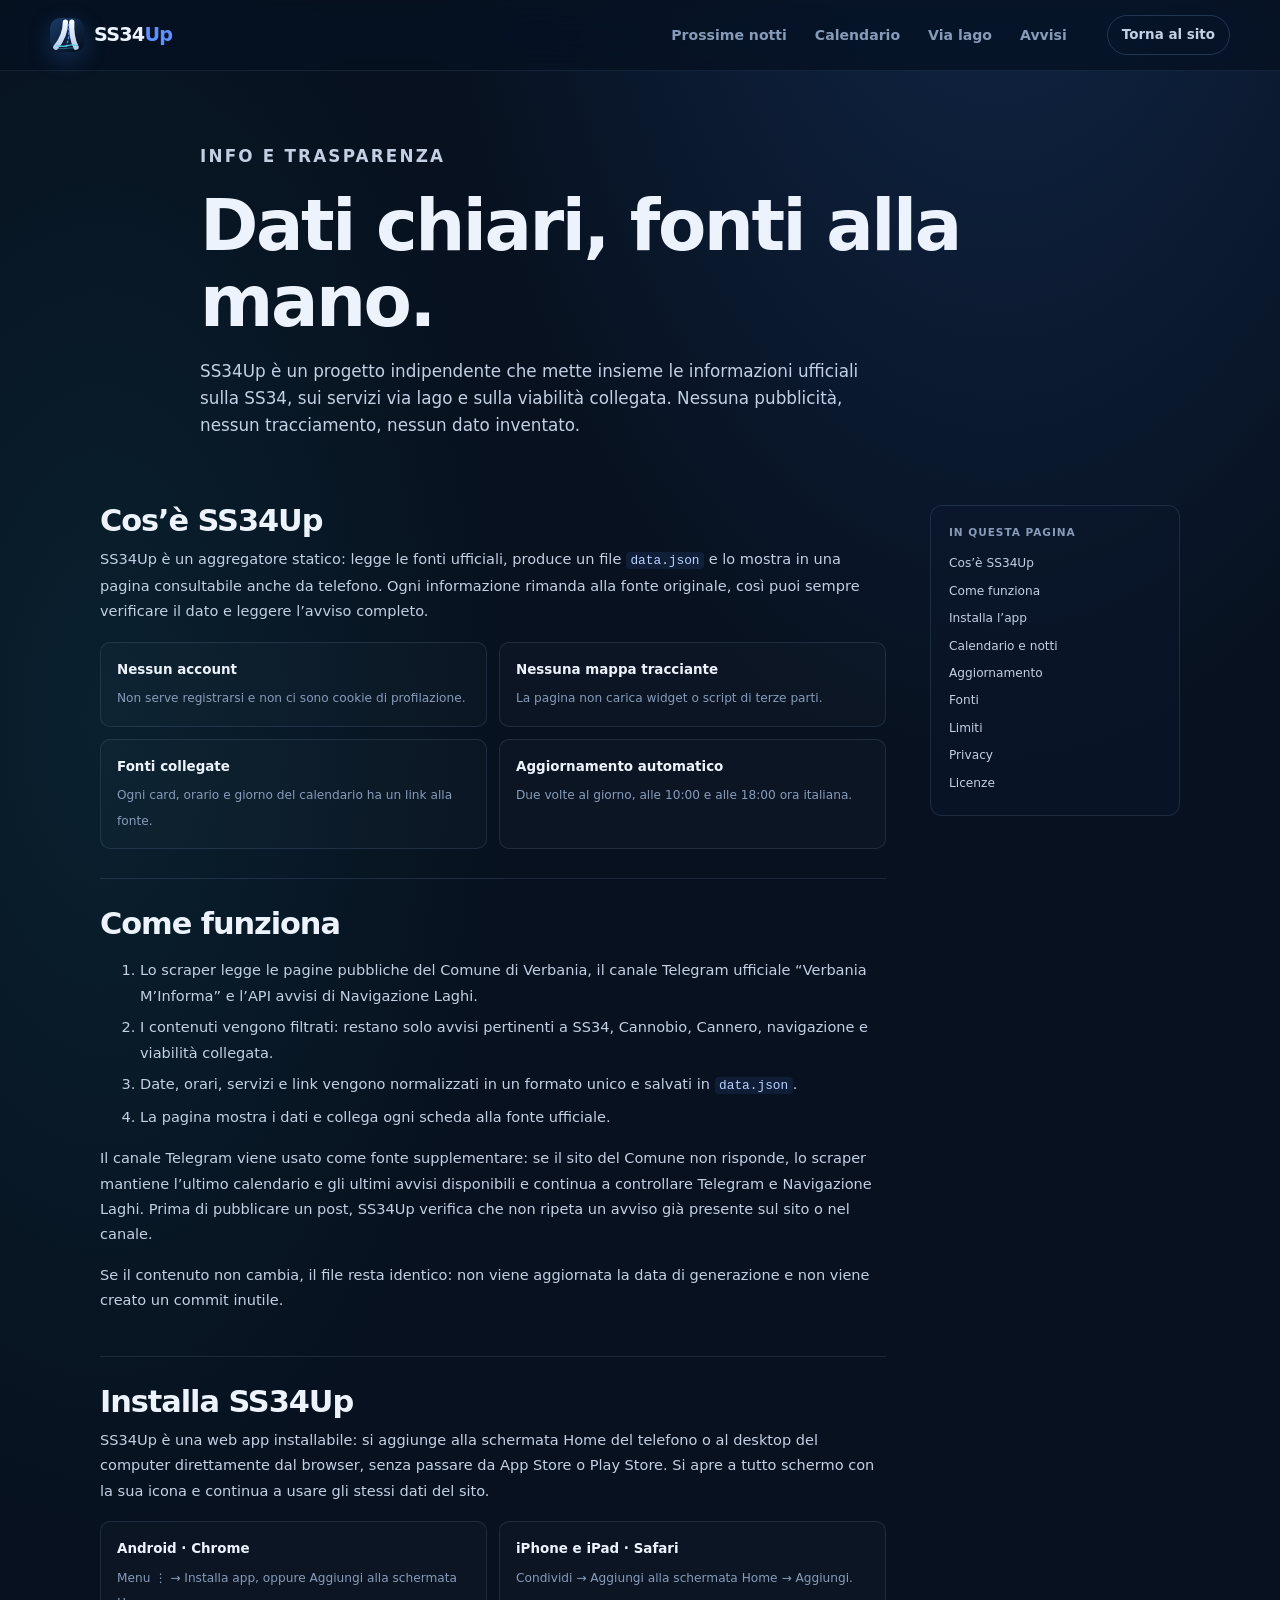
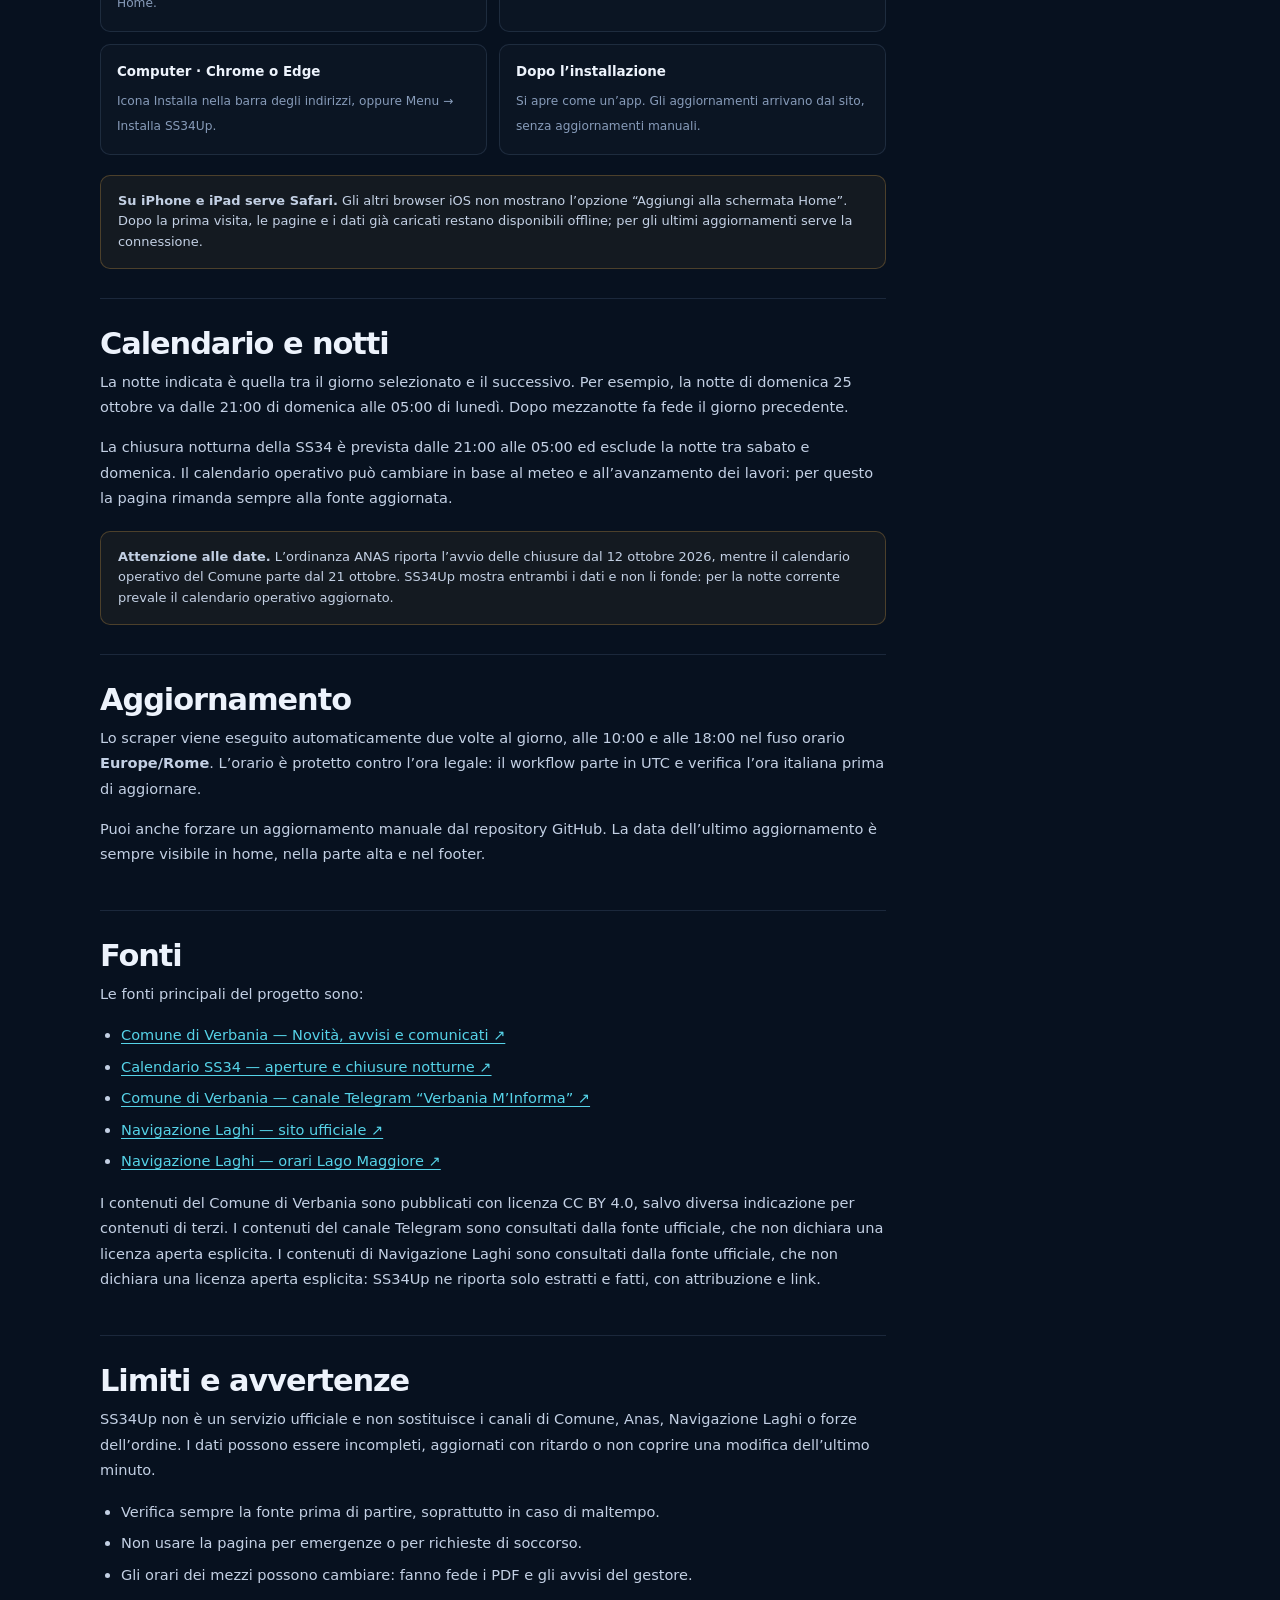
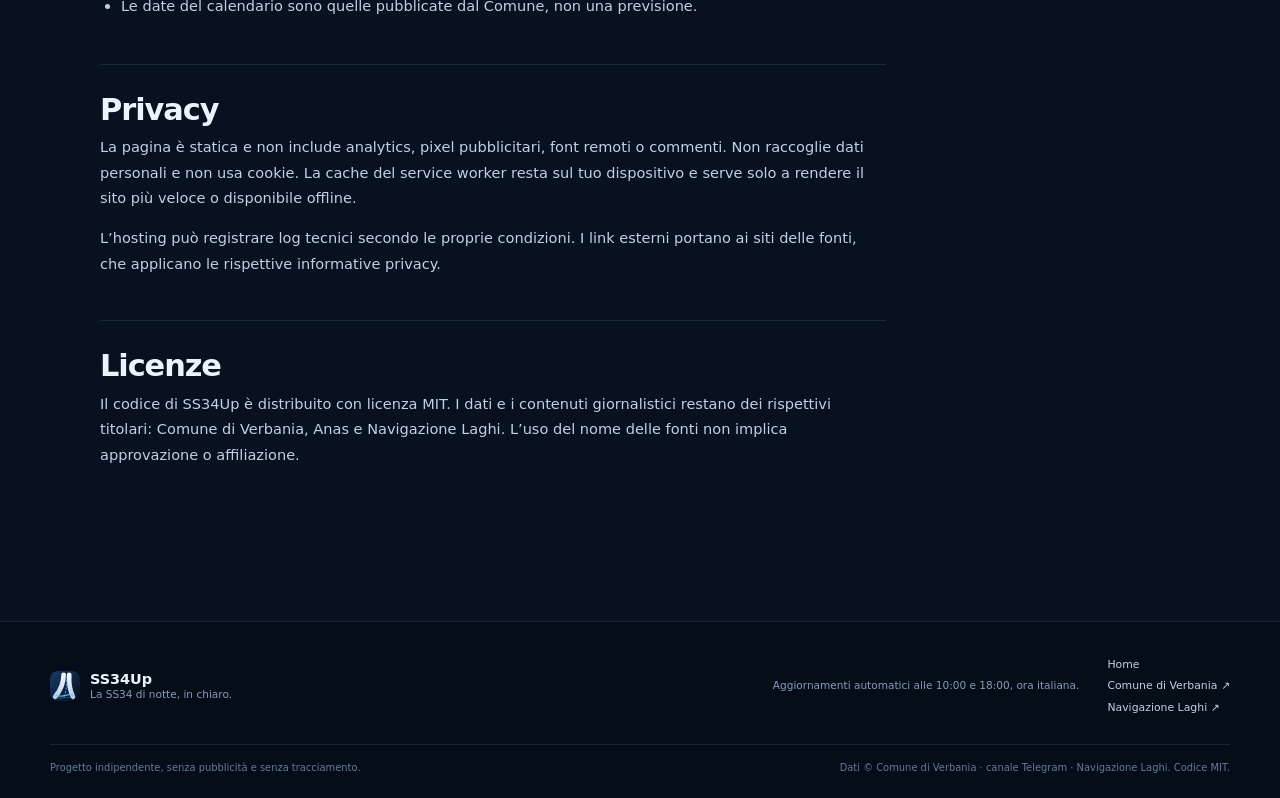
==== commit 7e4de2b3: "Integra il canale Telegram come fonte supplementare" ====
--- a/infoutili.html
+++ b/infoutili.html
@@ -12,7 +12,7 @@
   <meta name="apple-mobile-web-app-capable" content="yes" />
   <meta name="apple-mobile-web-app-title" content="SS34Up" />
   <meta name="mobile-web-app-capable" content="yes" />
-  <link rel="stylesheet" href="assets/style.css?v=3" />
+  <link rel="stylesheet" href="assets/style.css?v=4" />
 </head>
 <body class="info-page">
   <a class="skip-link" href="#main">Vai ai contenuti</a>
@@ -79,11 +79,17 @@
         <section id="come-funziona">
           <h2>Come funziona</h2>
           <ol>
-            <li>Lo scraper legge le pagine pubbliche del Comune di Verbania e di Navigazione Laghi.</li>
+            <li>Lo scraper legge le pagine pubbliche del Comune di Verbania, il canale Telegram ufficiale “Verbania M’Informa” e l’API avvisi di Navigazione Laghi.</li>
             <li>I contenuti vengono filtrati: restano solo avvisi pertinenti a SS34, Cannobio, Cannero, navigazione e viabilità collegata.</li>
             <li>Date, orari, servizi e link vengono normalizzati in un formato unico e salvati in <code>data.json</code>.</li>
             <li>La pagina mostra i dati e collega ogni scheda alla fonte ufficiale.</li>
           </ol>
+          <p>
+            Il canale Telegram viene usato come fonte supplementare: se il sito del Comune non
+            risponde, lo scraper mantiene l’ultimo calendario e gli ultimi avvisi disponibili e
+            continua a controllare Telegram e Navigazione Laghi. Prima di pubblicare un post,
+            SS34Up verifica che non ripeta un avviso già presente sul sito o nel canale.
+          </p>
           <p>
             Se il contenuto non cambia, il file resta identico: non viene aggiornata la data di
             generazione e non viene creato un commit inutile.
@@ -166,6 +172,9 @@
               <a href="https://www.comune.verbania.it/Novita/Comunicati/S.S.-34-a-Cannobio-il-calendario-delle-aperture-e-delle-chiusure-notturne" target="_blank" rel="noopener noreferrer">Calendario SS34 — aperture e chiusure notturne ↗</a>
             </li>
             <li>
+              <a href="https://t.me/s/VerbaniaMinforma" target="_blank" rel="noopener noreferrer">Comune di Verbania — canale Telegram “Verbania M’Informa” ↗</a>
+            </li>
+            <li>
               <a href="https://www.navigazionelaghi.it/" target="_blank" rel="noopener noreferrer">Navigazione Laghi — sito ufficiale ↗</a>
             </li>
             <li>
@@ -174,9 +183,11 @@
           </ul>
           <p>
             I contenuti del Comune di Verbania sono pubblicati con licenza CC BY 4.0, salvo
-            diversa indicazione per contenuti di terzi. I contenuti di Navigazione Laghi sono
-            consultati dalla fonte ufficiale, che non dichiara una licenza aperta esplicita:
-            SS34Up ne riporta solo estratti e fatti, con attribuzione e link.
+            diversa indicazione per contenuti di terzi. I contenuti del canale Telegram sono
+            consultati dalla fonte ufficiale, che non dichiara una licenza aperta esplicita.
+            I contenuti di Navigazione Laghi sono consultati dalla fonte ufficiale, che non
+            dichiara una licenza aperta esplicita: SS34Up ne riporta solo estratti e fatti,
+            con attribuzione e link.
           </p>
         </section>
 
@@ -254,7 +265,7 @@
     </div>
     <div class="footer-bottom">
       <span>Progetto indipendente, senza pubblicità e senza tracciamento.</span>
-      <span>Dati © Comune di Verbania · Navigazione Laghi. Codice MIT.</span>
+      <span>Dati © Comune di Verbania · canale Telegram · Navigazione Laghi. Codice MIT.</span>
     </div>
   </footer>
 </body>
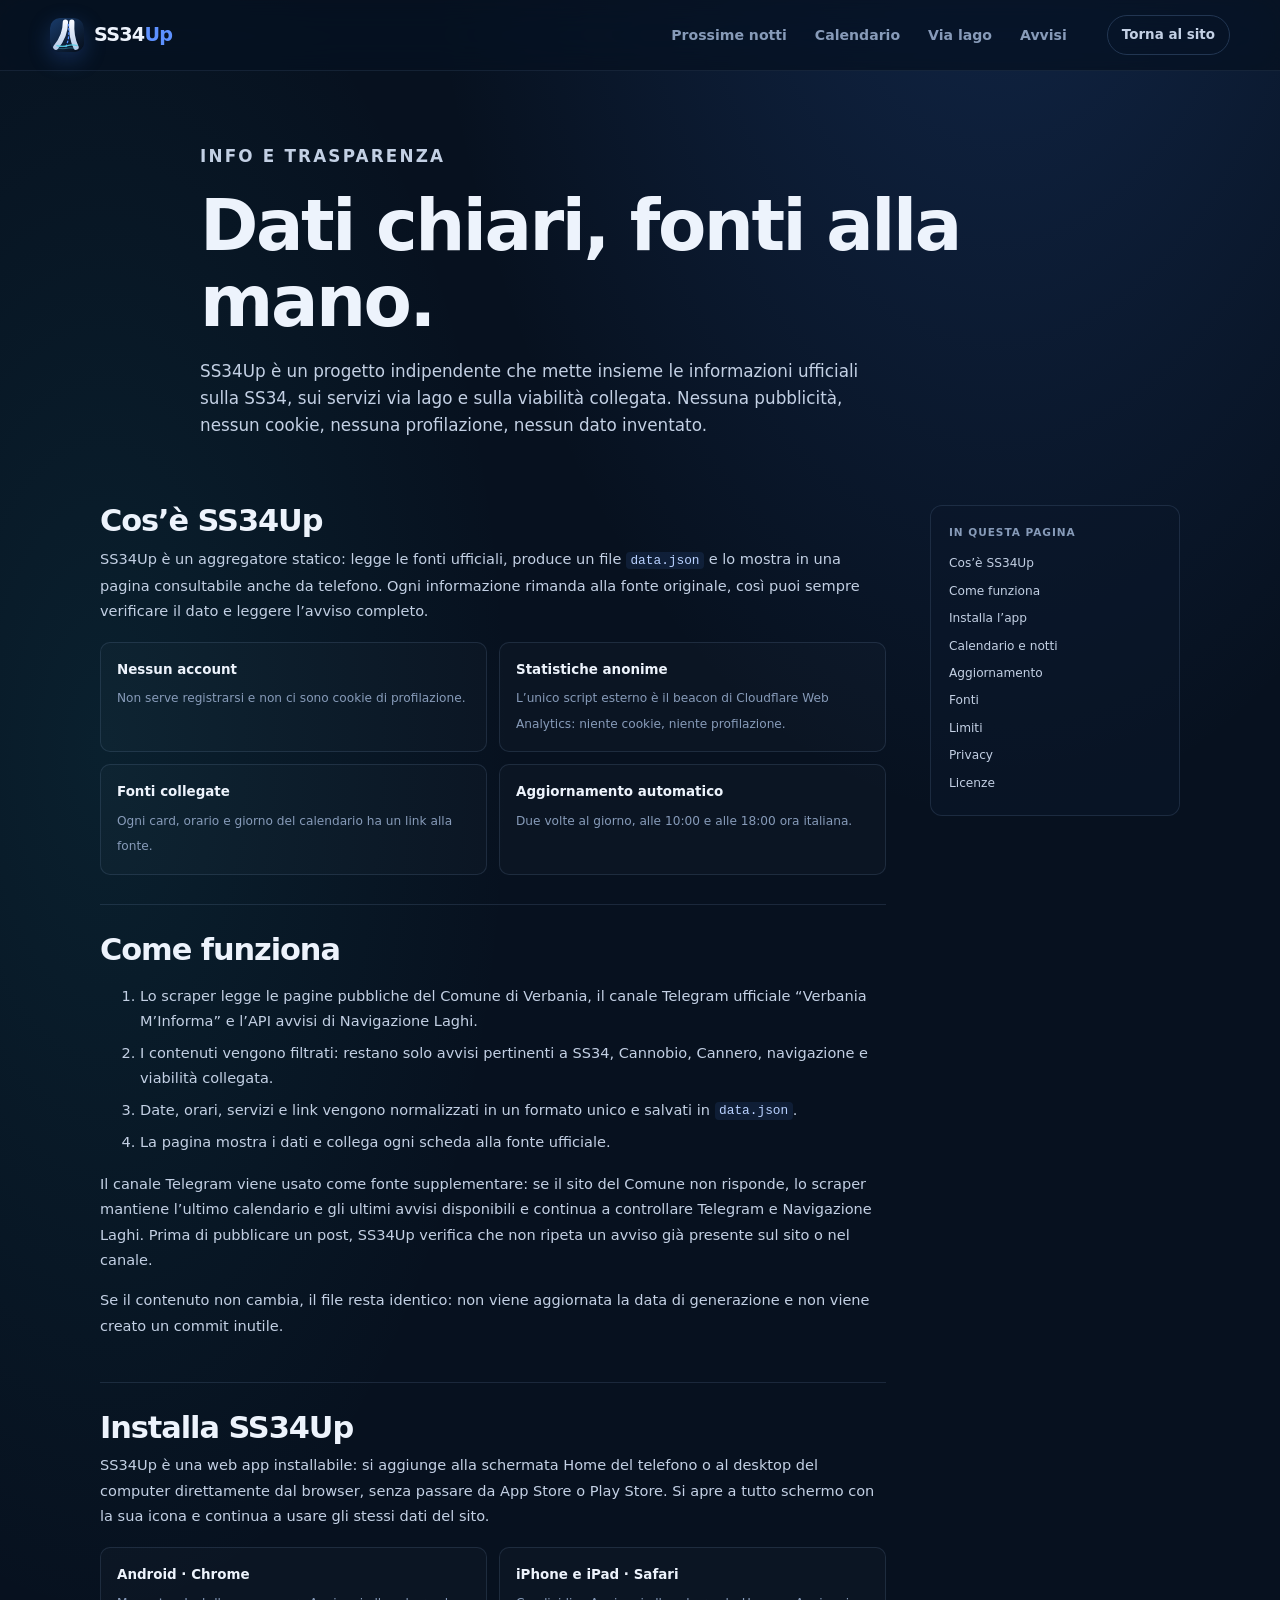
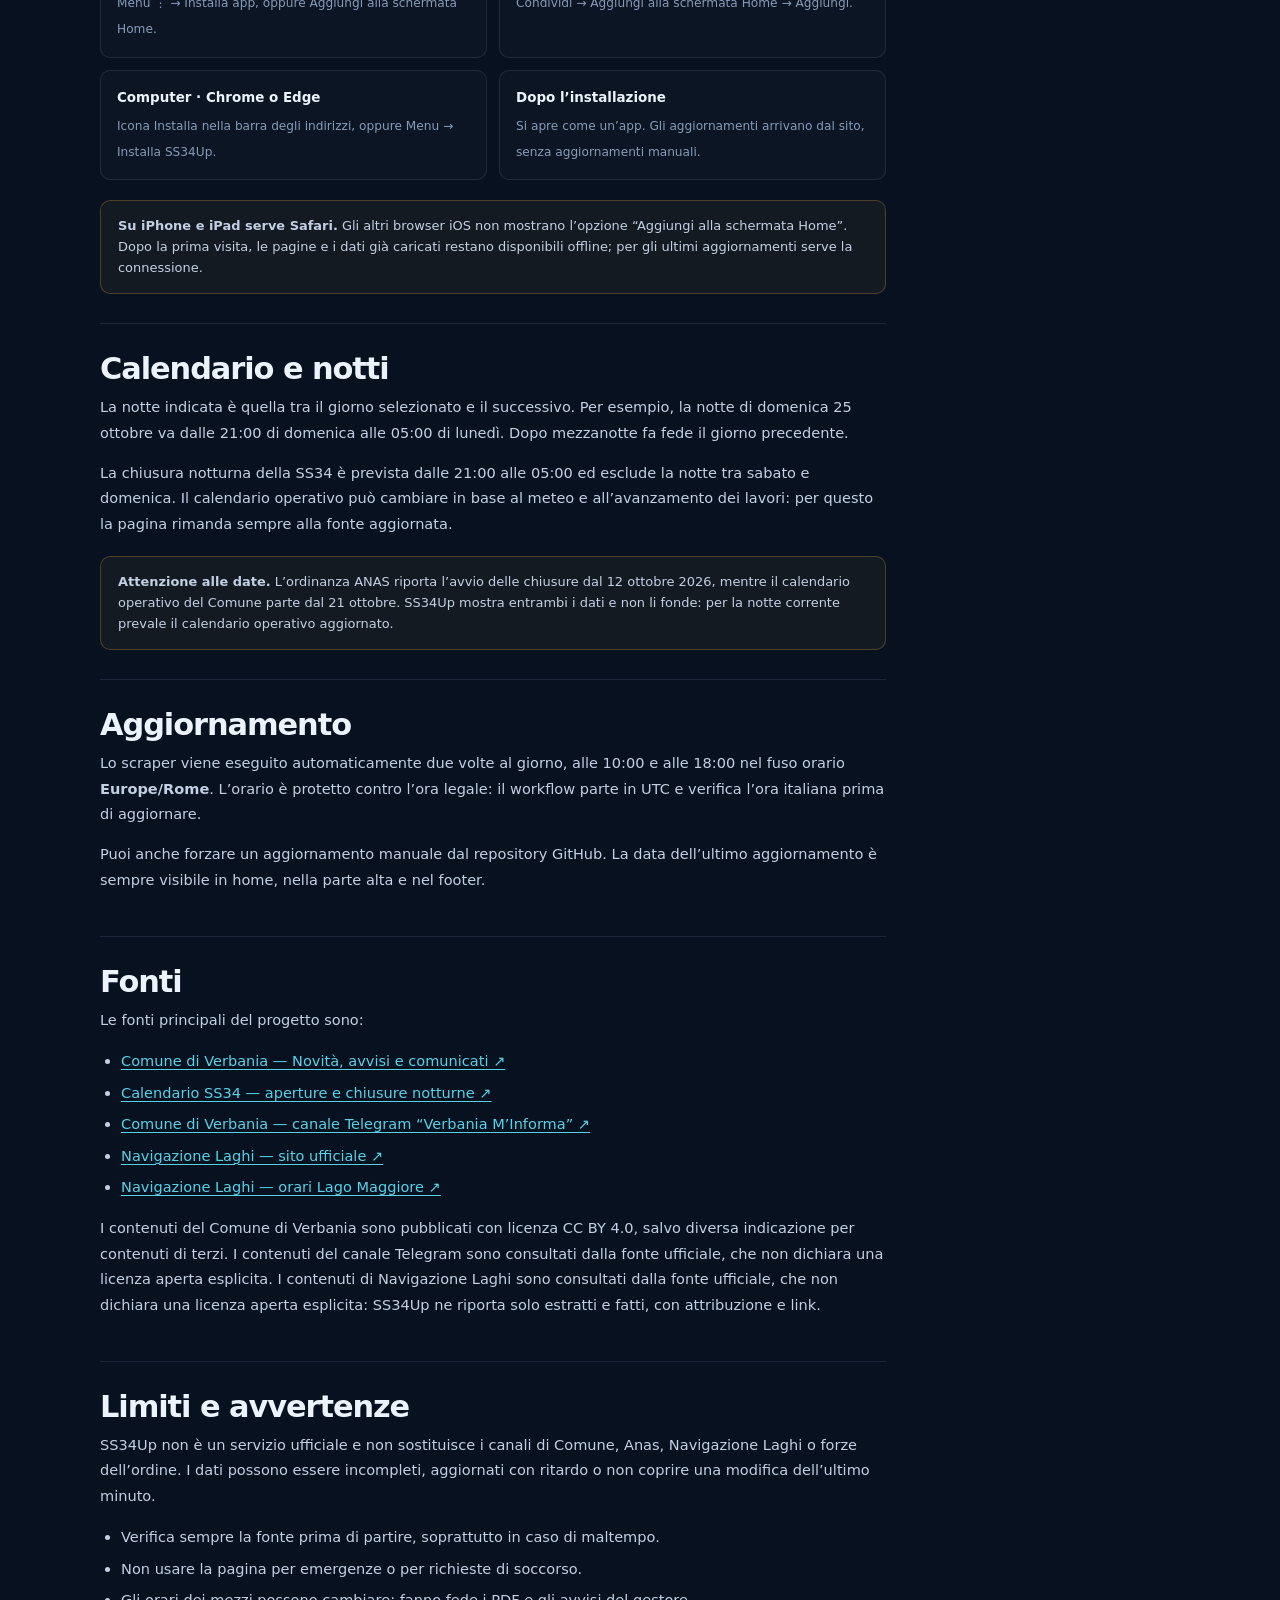
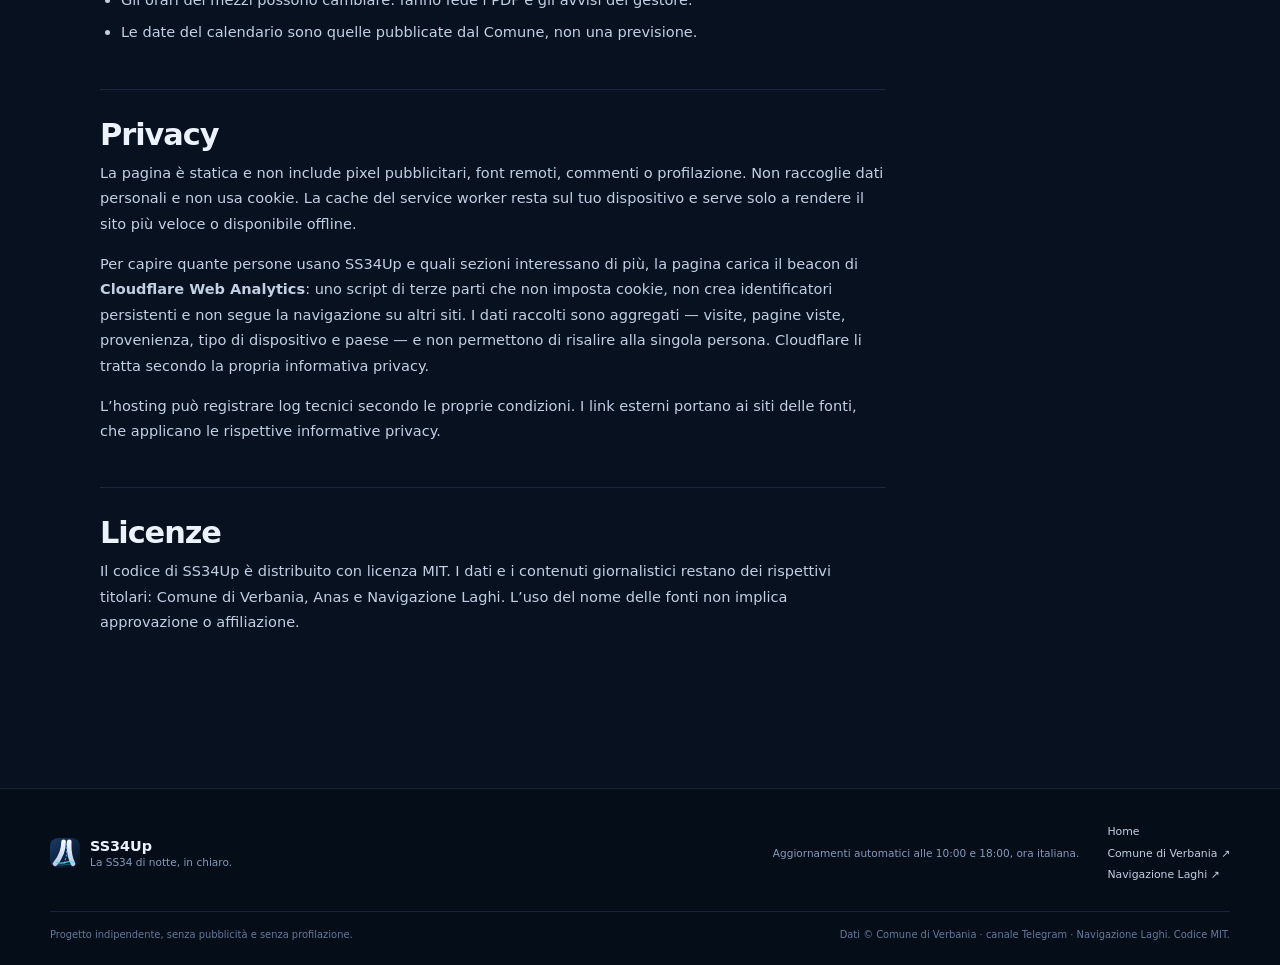
==== commit 3a3e6cba: "Aggiunge Cloudflare Web Analytics e allinea le dichiarazioni sulla privacy Inserisce il beacon nelle" ====
--- a/infoutili.html
+++ b/infoutili.html
@@ -13,6 +13,9 @@
   <meta name="apple-mobile-web-app-title" content="SS34Up" />
   <meta name="mobile-web-app-capable" content="yes" />
   <link rel="stylesheet" href="assets/style.css?v=4" />
+  <!-- Cloudflare Web Analytics -->
+  <script type='module' src='https://static.cloudflareinsights.com/beacon.min.js' data-cf-beacon='{"token": "c2664d686e3c495b84da351ee712c66a"}'></script>
+  <!-- End Cloudflare Web Analytics -->
 </head>
 <body class="info-page">
   <a class="skip-link" href="#main">Vai ai contenuti</a>
@@ -41,8 +44,8 @@
       <h1>Dati chiari, fonti alla mano.</h1>
       <p>
         SS34Up è un progetto indipendente che mette insieme le informazioni ufficiali sulla SS34,
-        sui servizi via lago e sulla viabilità collegata. Nessuna pubblicità, nessun tracciamento,
-        nessun dato inventato.
+        sui servizi via lago e sulla viabilità collegata. Nessuna pubblicità, nessun cookie,
+        nessuna profilazione, nessun dato inventato.
       </p>
     </section>
 
@@ -62,8 +65,8 @@
               <span>Non serve registrarsi e non ci sono cookie di profilazione.</span>
             </div>
             <div class="info-card">
-              <strong>Nessuna mappa tracciante</strong>
-              <span>La pagina non carica widget o script di terze parti.</span>
+              <strong>Statistiche anonime</strong>
+              <span>L’unico script esterno è il beacon di Cloudflare Web Analytics: niente cookie, niente profilazione.</span>
             </div>
             <div class="info-card">
               <strong>Fonti collegate</strong>
@@ -209,10 +212,18 @@
         <section id="privacy">
           <h2>Privacy</h2>
           <p>
-            La pagina è statica e non include analytics, pixel pubblicitari, font remoti o
-            commenti. Non raccoglie dati personali e non usa cookie. La cache del service worker
-            resta sul tuo dispositivo e serve solo a rendere il sito più veloce o disponibile
-            offline.
+            La pagina è statica e non include pixel pubblicitari, font remoti, commenti o
+            profilazione. Non raccoglie dati personali e non usa cookie. La cache del service
+            worker resta sul tuo dispositivo e serve solo a rendere il sito più veloce o
+            disponibile offline.
+          </p>
+          <p>
+            Per capire quante persone usano SS34Up e quali sezioni interessano di più, la pagina
+            carica il beacon di <strong>Cloudflare Web Analytics</strong>: uno script di terze
+            parti che non imposta cookie, non crea identificatori persistenti e non segue la
+            navigazione su altri siti. I dati raccolti sono aggregati — visite, pagine viste,
+            provenienza, tipo di dispositivo e paese — e non permettono di risalire alla singola
+            persona. Cloudflare li tratta secondo la propria informativa privacy.
           </p>
           <p>
             L’hosting può registrare log tecnici secondo le proprie condizioni. I link esterni
@@ -264,7 +275,7 @@
       </nav>
     </div>
     <div class="footer-bottom">
-      <span>Progetto indipendente, senza pubblicità e senza tracciamento.</span>
+      <span>Progetto indipendente, senza pubblicità e senza profilazione.</span>
       <span>Dati © Comune di Verbania · canale Telegram · Navigazione Laghi. Codice MIT.</span>
     </div>
   </footer>
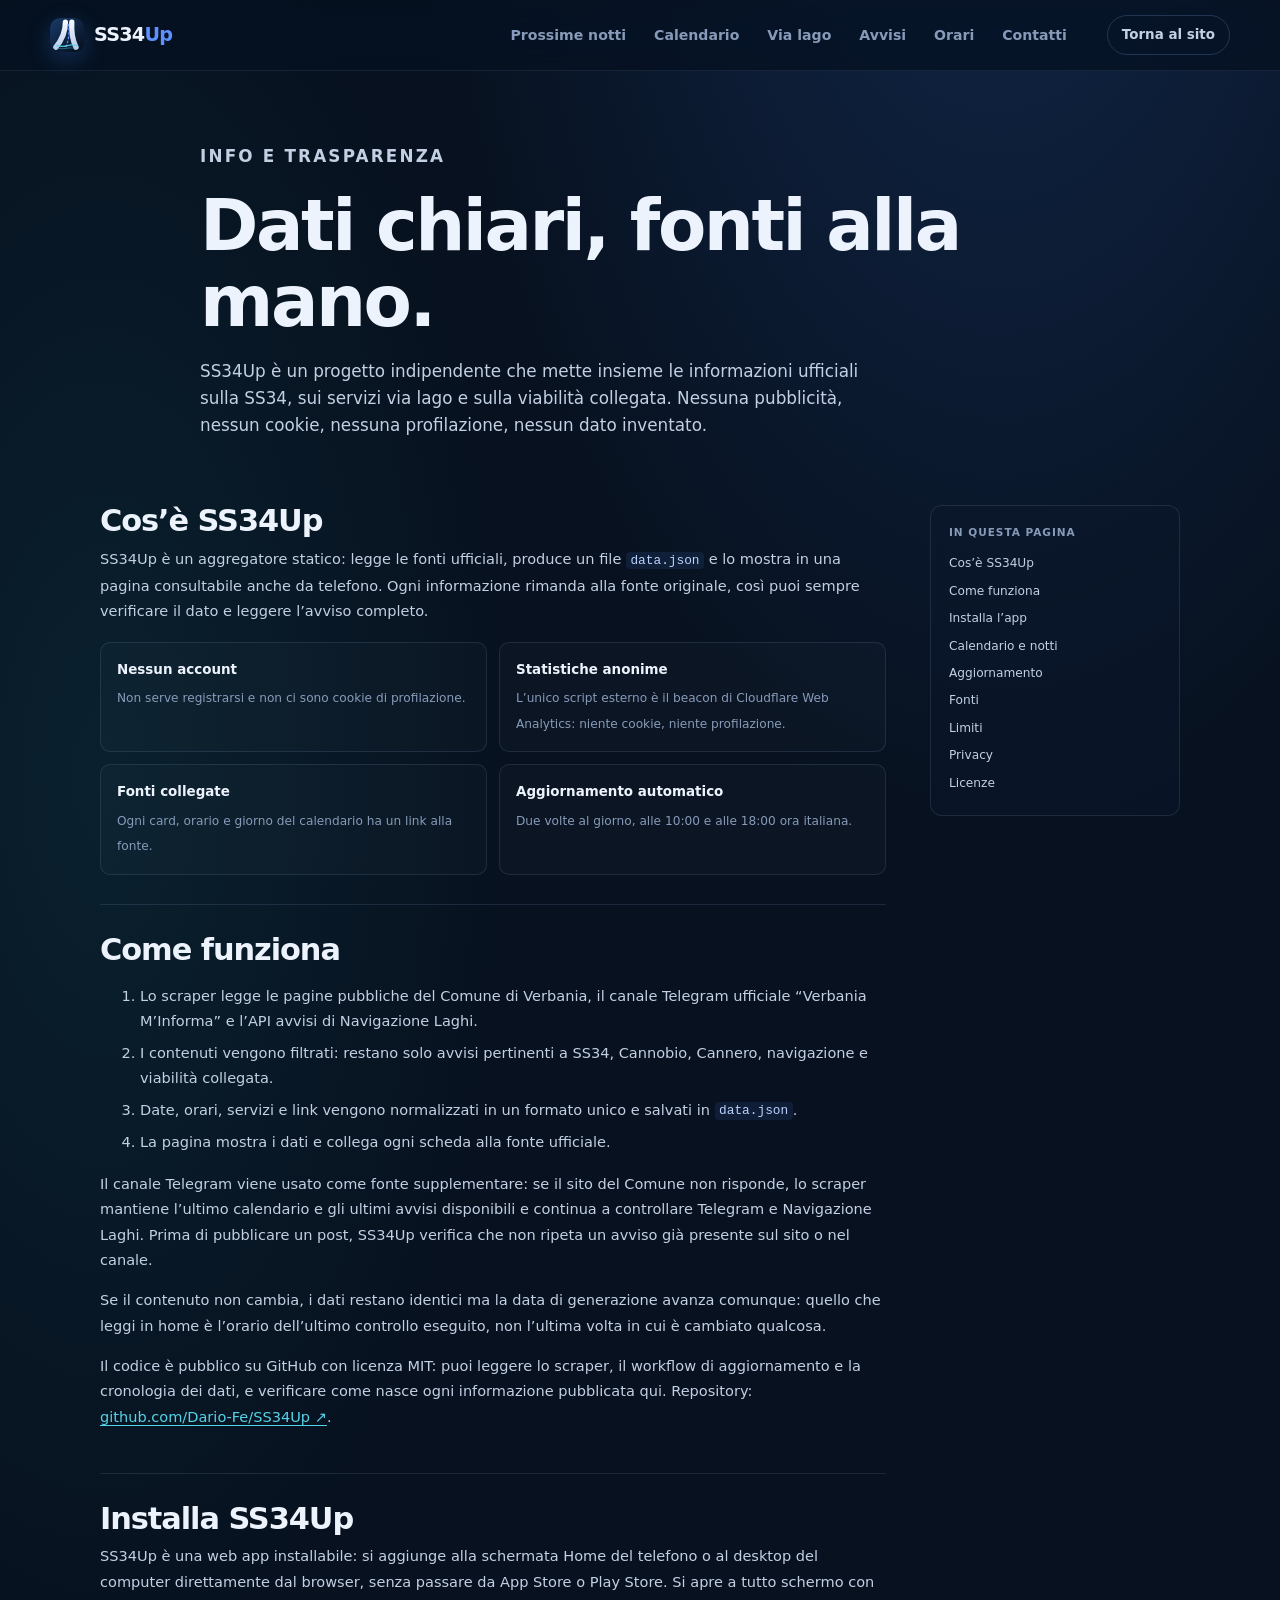
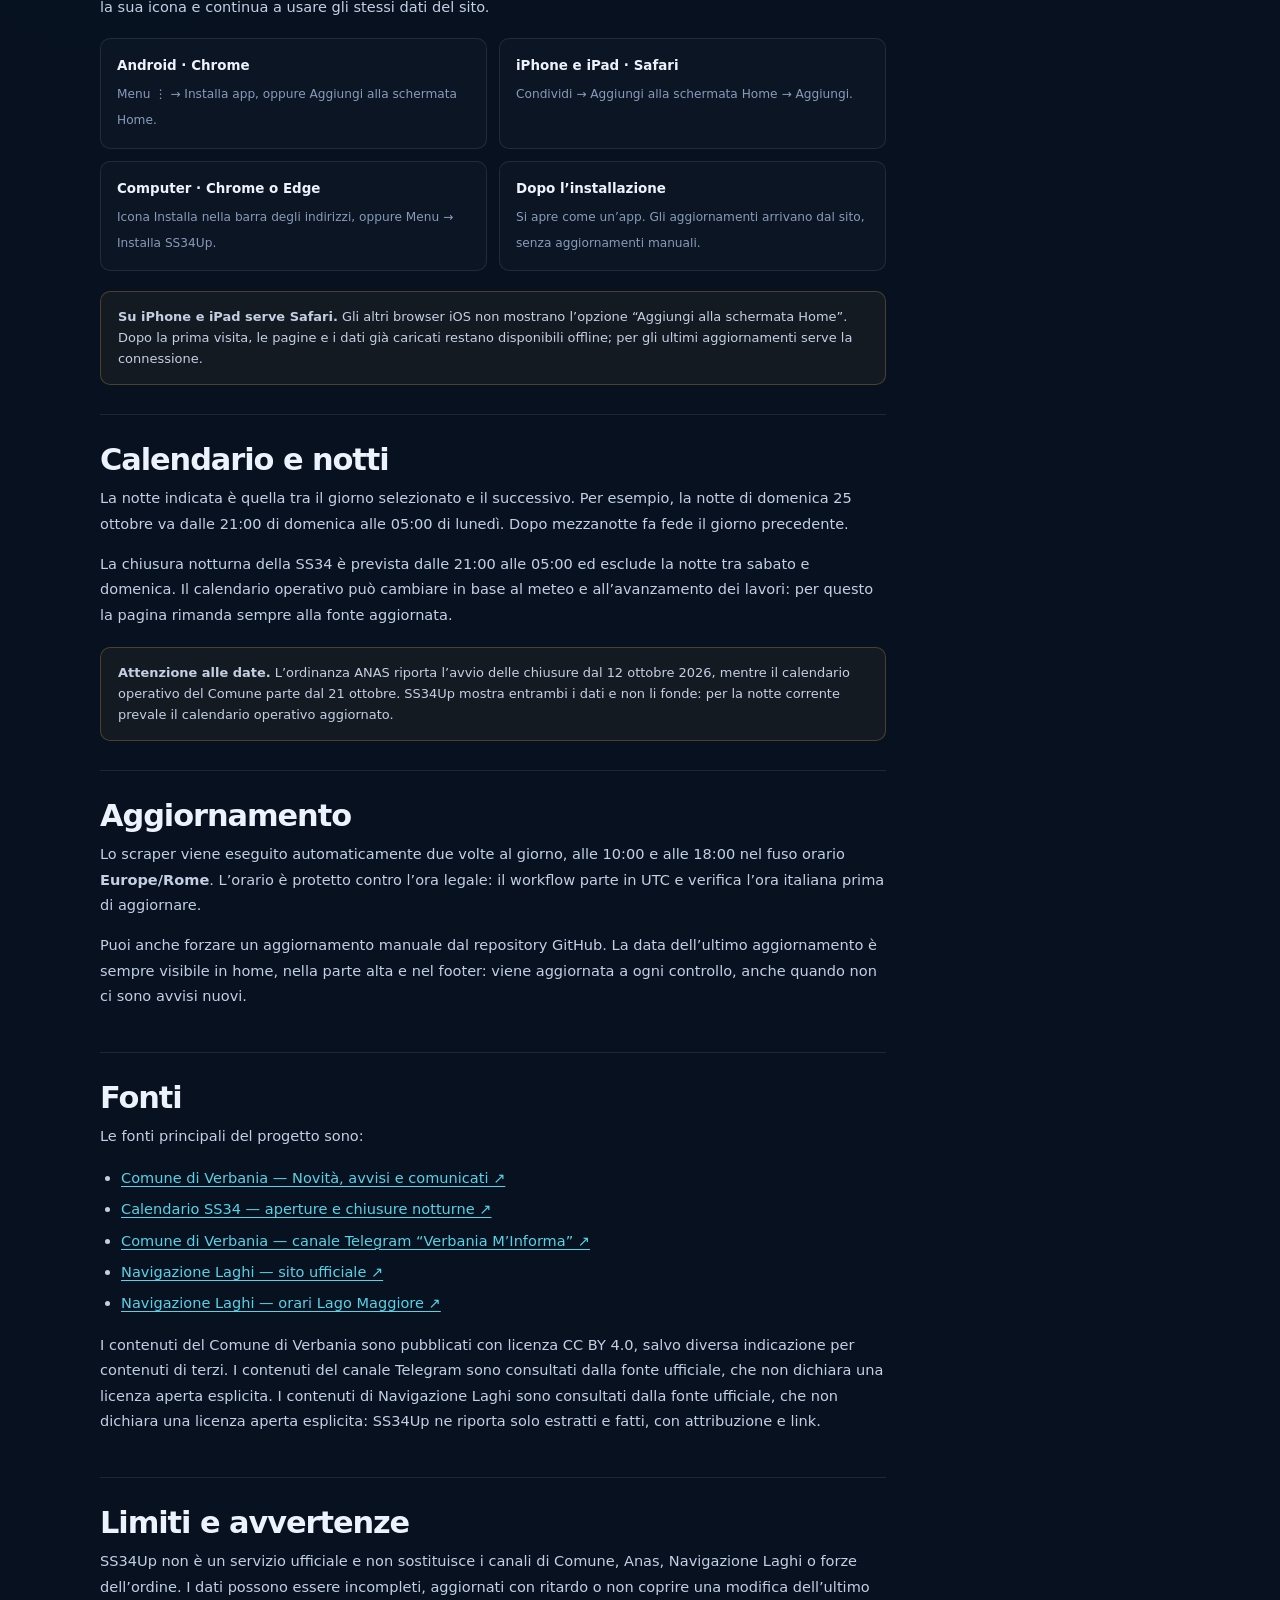
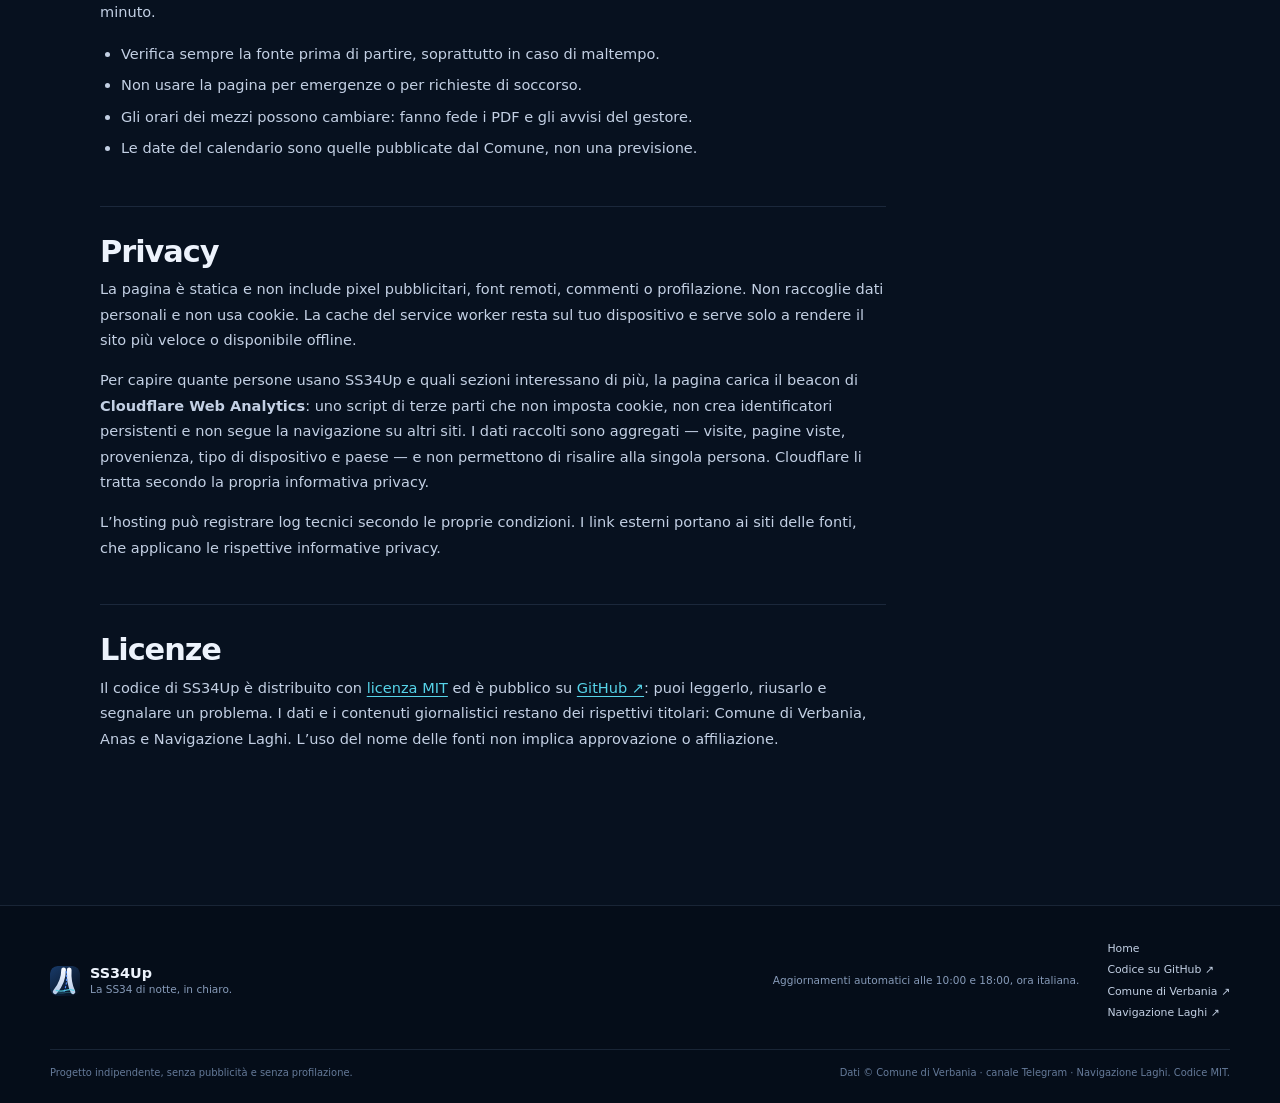
==== commit 15c7e038: "Rende visibili l'ultimo controllo, i contatti e il codice pubblico Senza novità il timestamp restava" ====
--- a/infoutili.html
+++ b/infoutili.html
@@ -13,6 +13,7 @@
   <meta name="apple-mobile-web-app-title" content="SS34Up" />
   <meta name="mobile-web-app-capable" content="yes" />
   <link rel="stylesheet" href="assets/style.css?v=4" />
+  <script src="assets/nav.js?v=1" defer></script>
   <!-- Cloudflare Web Analytics -->
   <script type='module' src='https://static.cloudflareinsights.com/beacon.min.js' data-cf-beacon='{"token": "c2664d686e3c495b84da351ee712c66a"}'></script>
   <!-- End Cloudflare Web Analytics -->
@@ -26,14 +27,19 @@
         <img src="icon.svg" width="34" height="34" alt="" />
         <span class="brand-text">SS34<span>Up</span></span>
       </a>
-      <nav class="main-nav" aria-label="Navigazione">
+      <nav class="main-nav" id="main-nav" aria-label="Navigazione">
         <a href="./#notti">Prossime notti</a>
         <a href="./#calendario">Calendario</a>
         <a href="./#servizi">Via lago</a>
         <a href="./#avvisi">Avvisi</a>
+        <a href="./#orari">Orari</a>
+        <a href="./#contatti">Contatti</a>
       </nav>
       <div class="header-actions">
         <a class="header-info" href="./">Torna al sito</a>
+        <button class="menu-toggle" id="menu-toggle" type="button" aria-expanded="false" aria-controls="main-nav" aria-label="Apri il menu">
+          <span></span><span></span><span></span>
+        </button>
       </div>
     </div>
   </header>
@@ -94,8 +100,15 @@
             SS34Up verifica che non ripeta un avviso già presente sul sito o nel canale.
           </p>
           <p>
-            Se il contenuto non cambia, il file resta identico: non viene aggiornata la data di
-            generazione e non viene creato un commit inutile.
+            Se il contenuto non cambia, i dati restano identici ma la data di generazione avanza
+            comunque: quello che leggi in home è l’orario dell’ultimo controllo eseguito, non
+            l’ultima volta in cui è cambiato qualcosa.
+          </p>
+          <p>
+            Il codice è pubblico su GitHub con licenza MIT: puoi leggere lo scraper, il workflow di
+            aggiornamento e la cronologia dei dati, e verificare come nasce ogni informazione
+            pubblicata qui. Repository:
+            <a href="https://github.com/Dario-Fe/SS34Up" target="_blank" rel="noopener noreferrer">github.com/Dario-Fe/SS34Up ↗</a>.
           </p>
         </section>
 
@@ -160,7 +173,8 @@
           </p>
           <p>
             Puoi anche forzare un aggiornamento manuale dal repository GitHub. La data
-            dell’ultimo aggiornamento è sempre visibile in home, nella parte alta e nel footer.
+            dell’ultimo aggiornamento è sempre visibile in home, nella parte alta e nel footer:
+            viene aggiornata a ogni controllo, anche quando non ci sono avvisi nuovi.
           </p>
         </section>
 
@@ -234,7 +248,11 @@
         <section id="licenze">
           <h2>Licenze</h2>
           <p>
-            Il codice di SS34Up è distribuito con licenza MIT. I dati e i contenuti giornalistici
+            Il codice di SS34Up è distribuito con
+            <a href="https://github.com/Dario-Fe/SS34Up/blob/main/LICENSE" target="_blank" rel="noopener noreferrer">licenza MIT</a>
+            ed è pubblico su
+            <a href="https://github.com/Dario-Fe/SS34Up" target="_blank" rel="noopener noreferrer">GitHub ↗</a>:
+            puoi leggerlo, riusarlo e segnalare un problema. I dati e i contenuti giornalistici
             restano dei rispettivi titolari: Comune di Verbania, Anas e Navigazione Laghi.
             L’uso del nome delle fonti non implica approvazione o affiliazione.
           </p>
@@ -270,6 +288,7 @@
       </div>
       <nav class="footer-links" aria-label="Link utili">
         <a href="./">Home</a>
+        <a href="https://github.com/Dario-Fe/SS34Up" target="_blank" rel="noopener noreferrer">Codice su GitHub ↗</a>
         <a href="https://www.comune.verbania.it/Novita" target="_blank" rel="noopener noreferrer">Comune di Verbania ↗</a>
         <a href="https://www.navigazionelaghi.it/" target="_blank" rel="noopener noreferrer">Navigazione Laghi ↗</a>
       </nav>
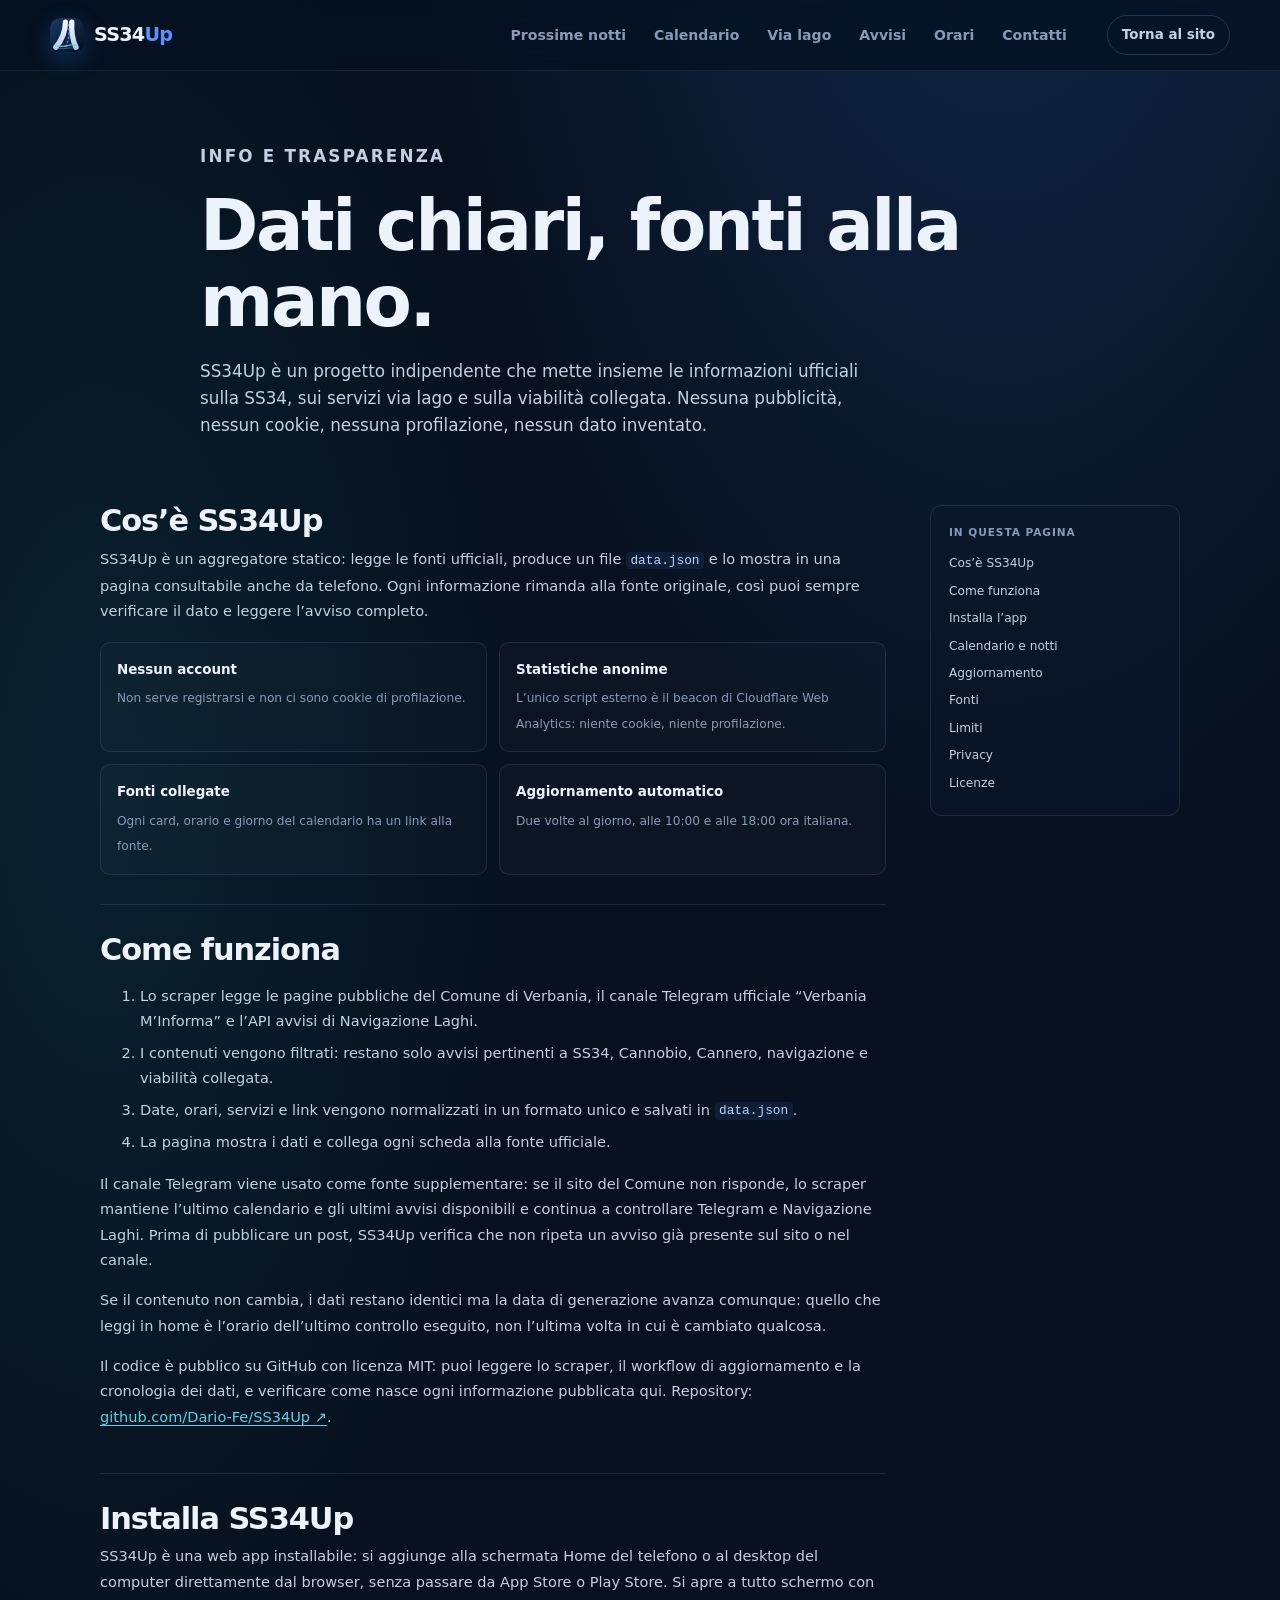
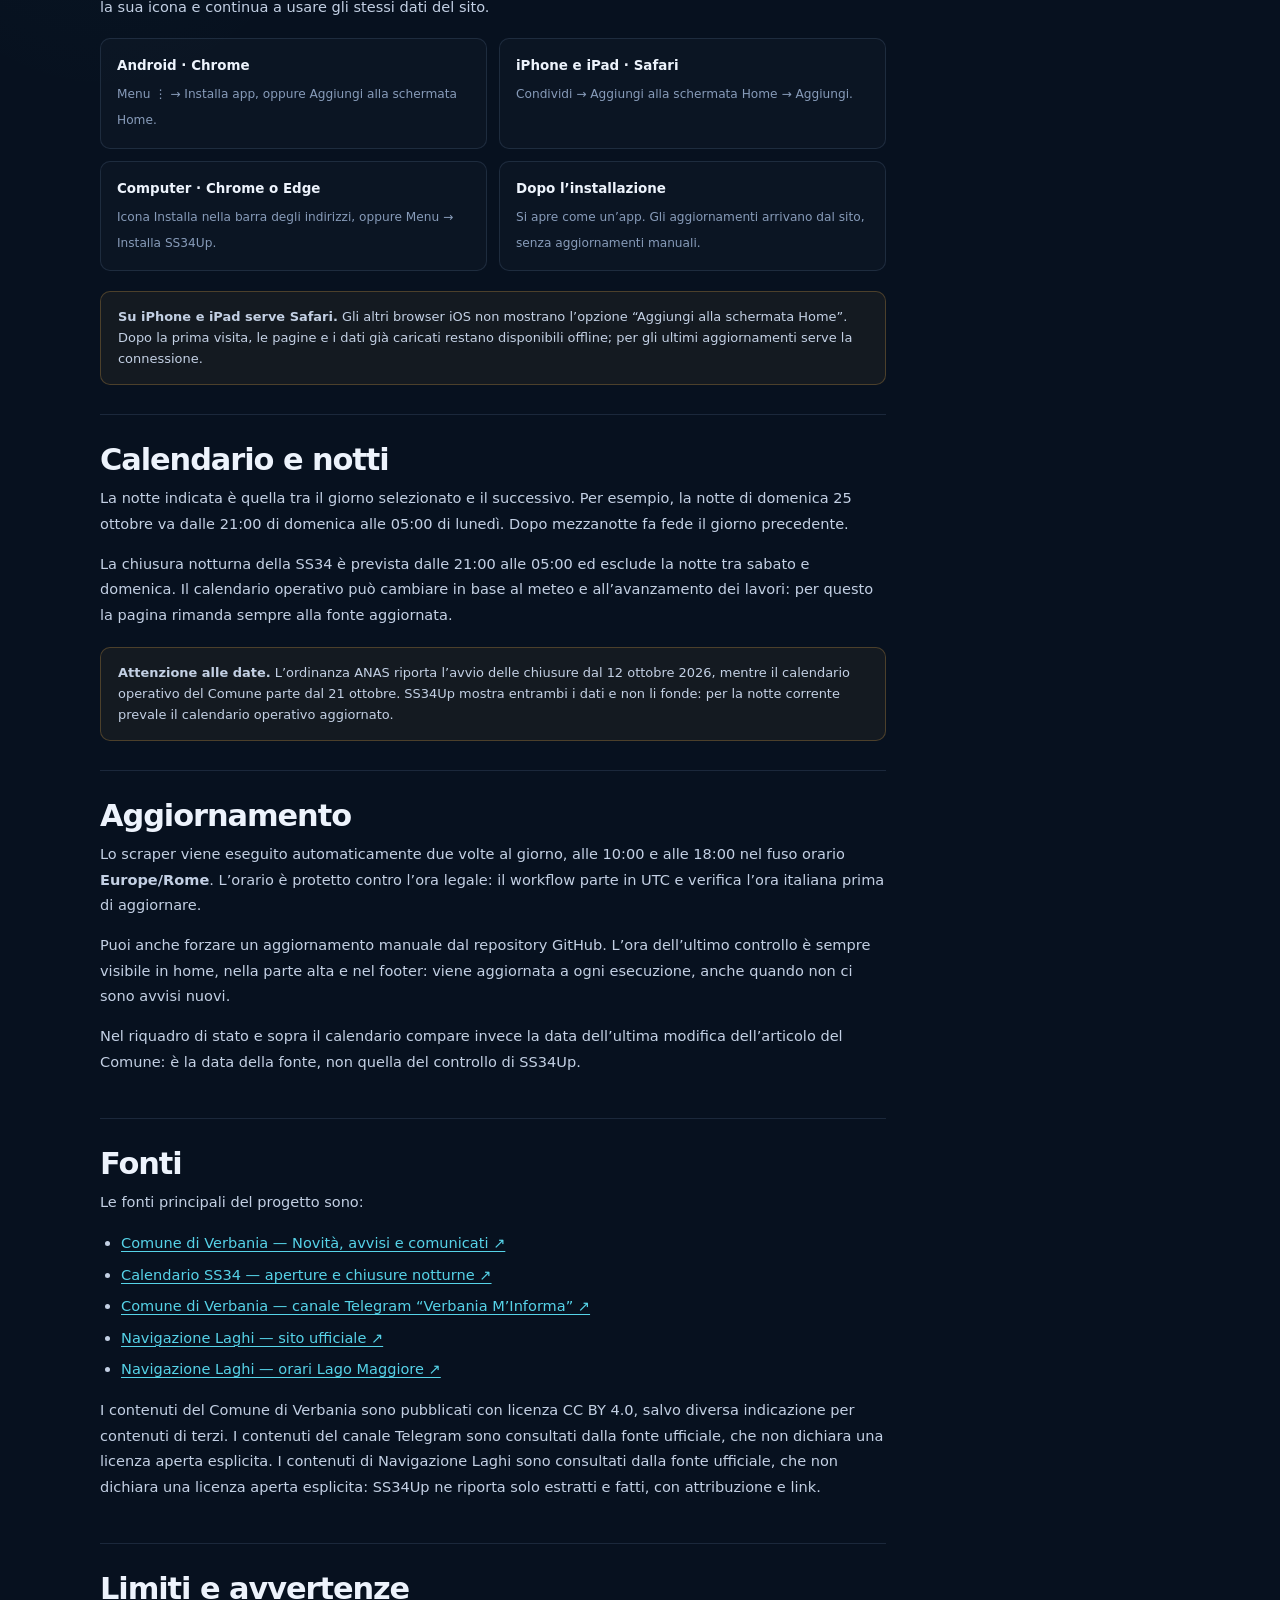
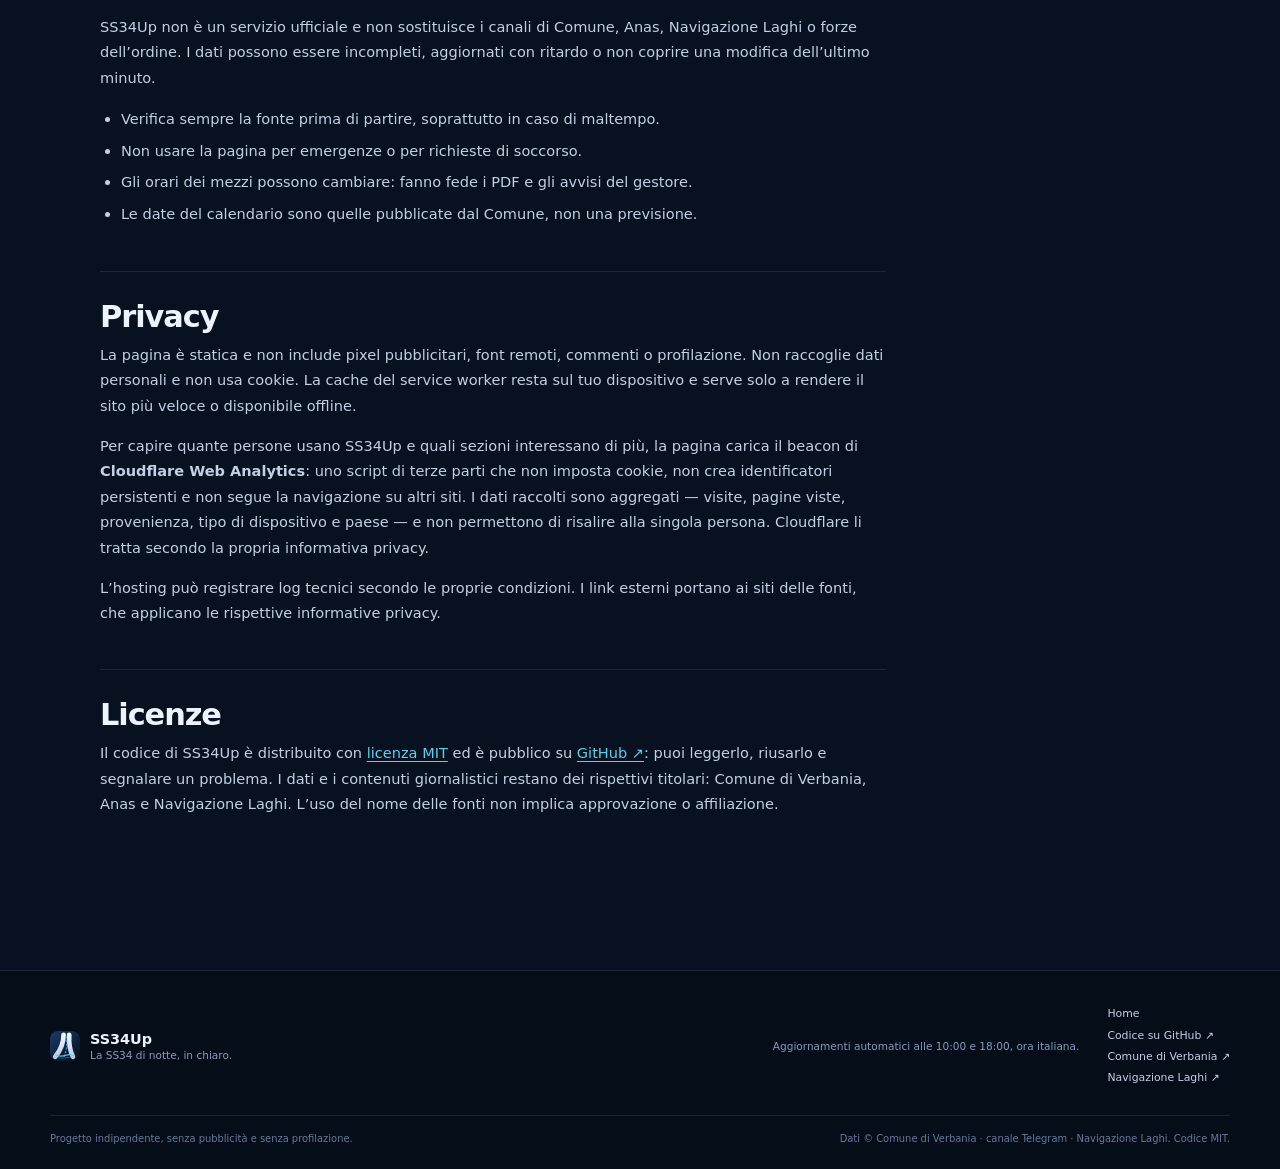
==== commit 6e65db13: "Corregge gli ancoraggi da Info e distingue le due date I link del menu dalla pagina Info atterravano" ====
--- a/infoutili.html
+++ b/infoutili.html
@@ -6,13 +6,26 @@
   <title>Info e trasparenza · SS34Up</title>
   <meta name="description" content="Come funziona SS34Up, come installarla come app, quali fonti usa, ogni quanto si aggiorna, limiti dei dati, privacy e licenze." />
   <meta name="theme-color" content="#07111f" />
+  <meta property="og:title" content="Info e trasparenza · SS34Up" />
+  <meta property="og:description" content="Come funziona SS34Up, come installarla come app, quali fonti usa, ogni quanto si aggiorna, limiti dei dati, privacy e licenze." />
+  <meta property="og:type" content="website" />
+  <meta property="og:locale" content="it_IT" />
+  <meta property="og:url" content="https://ss34up.netlify.app/infoutili.html" />
+  <meta property="og:image" content="https://ss34up.netlify.app/banner_ss34.jpg" />
+  <meta property="og:image:width" content="800" />
+  <meta property="og:image:height" content="547" />
+  <meta property="og:image:alt" content="SS34Up: chiusure notturne della SS34 e servizi via lago" />
+  <meta name="twitter:card" content="summary_large_image" />
+  <meta name="twitter:title" content="Info e trasparenza · SS34Up" />
+  <meta name="twitter:description" content="Come funziona SS34Up, come installarla come app, quali fonti usa, ogni quanto si aggiorna, limiti dei dati, privacy e licenze." />
+  <meta name="twitter:image" content="https://ss34up.netlify.app/banner_ss34.jpg" />
   <link rel="manifest" href="manifest.json" />
   <link rel="icon" href="icon.svg" type="image/svg+xml" />
   <link rel="apple-touch-icon" href="icon-180.png" />
   <meta name="apple-mobile-web-app-capable" content="yes" />
   <meta name="apple-mobile-web-app-title" content="SS34Up" />
   <meta name="mobile-web-app-capable" content="yes" />
-  <link rel="stylesheet" href="assets/style.css?v=4" />
+  <link rel="stylesheet" href="assets/style.css?v=5" />
   <script src="assets/nav.js?v=1" defer></script>
   <!-- Cloudflare Web Analytics -->
   <script type='module' src='https://static.cloudflareinsights.com/beacon.min.js' data-cf-beacon='{"token": "c2664d686e3c495b84da351ee712c66a"}'></script>
@@ -172,9 +185,14 @@
             l’ora legale: il workflow parte in UTC e verifica l’ora italiana prima di aggiornare.
           </p>
           <p>
-            Puoi anche forzare un aggiornamento manuale dal repository GitHub. La data
-            dell’ultimo aggiornamento è sempre visibile in home, nella parte alta e nel footer:
-            viene aggiornata a ogni controllo, anche quando non ci sono avvisi nuovi.
+            Puoi anche forzare un aggiornamento manuale dal repository GitHub. L’ora
+            dell’ultimo controllo è sempre visibile in home, nella parte alta e nel footer:
+            viene aggiornata a ogni esecuzione, anche quando non ci sono avvisi nuovi.
+          </p>
+          <p>
+            Nel riquadro di stato e sopra il calendario compare invece la data dell’ultima
+            modifica dell’articolo del Comune: è la data della fonte, non quella del controllo
+            di SS34Up.
           </p>
         </section>
 
--- a/assets/style.css
+++ b/assets/style.css
@@ -34,7 +34,6 @@
 
 html {
   scroll-behavior: smooth;
-  scroll-padding-top: 92px;
 }
 
 body {
@@ -449,6 +448,7 @@
 .status-source {
   color: var(--text-soft);
   letter-spacing: 0;
+  text-align: right;
   text-transform: none;
 }
 
@@ -625,7 +625,7 @@
   width: min(1180px, calc(100% - 40px));
   margin: 0 auto;
   padding: 62px 0 14px;
-  scroll-margin-top: 90px;
+  scroll-margin-top: 86px;
 }
 
 .section-head {
@@ -1721,7 +1721,7 @@
 .info-content section {
   padding: 29px 0;
   border-top: 1px solid var(--line-soft);
-  scroll-margin-top: 94px;
+  scroll-margin-top: 86px;
 }
 
 .info-content section:first-child {
@@ -1935,8 +1935,9 @@
 }
 
 @media (max-width: 640px) {
-  html {
-    scroll-padding-top: 78px;
+  .section,
+  .info-content section {
+    scroll-margin-top: 78px;
   }
 
   .header-inner {
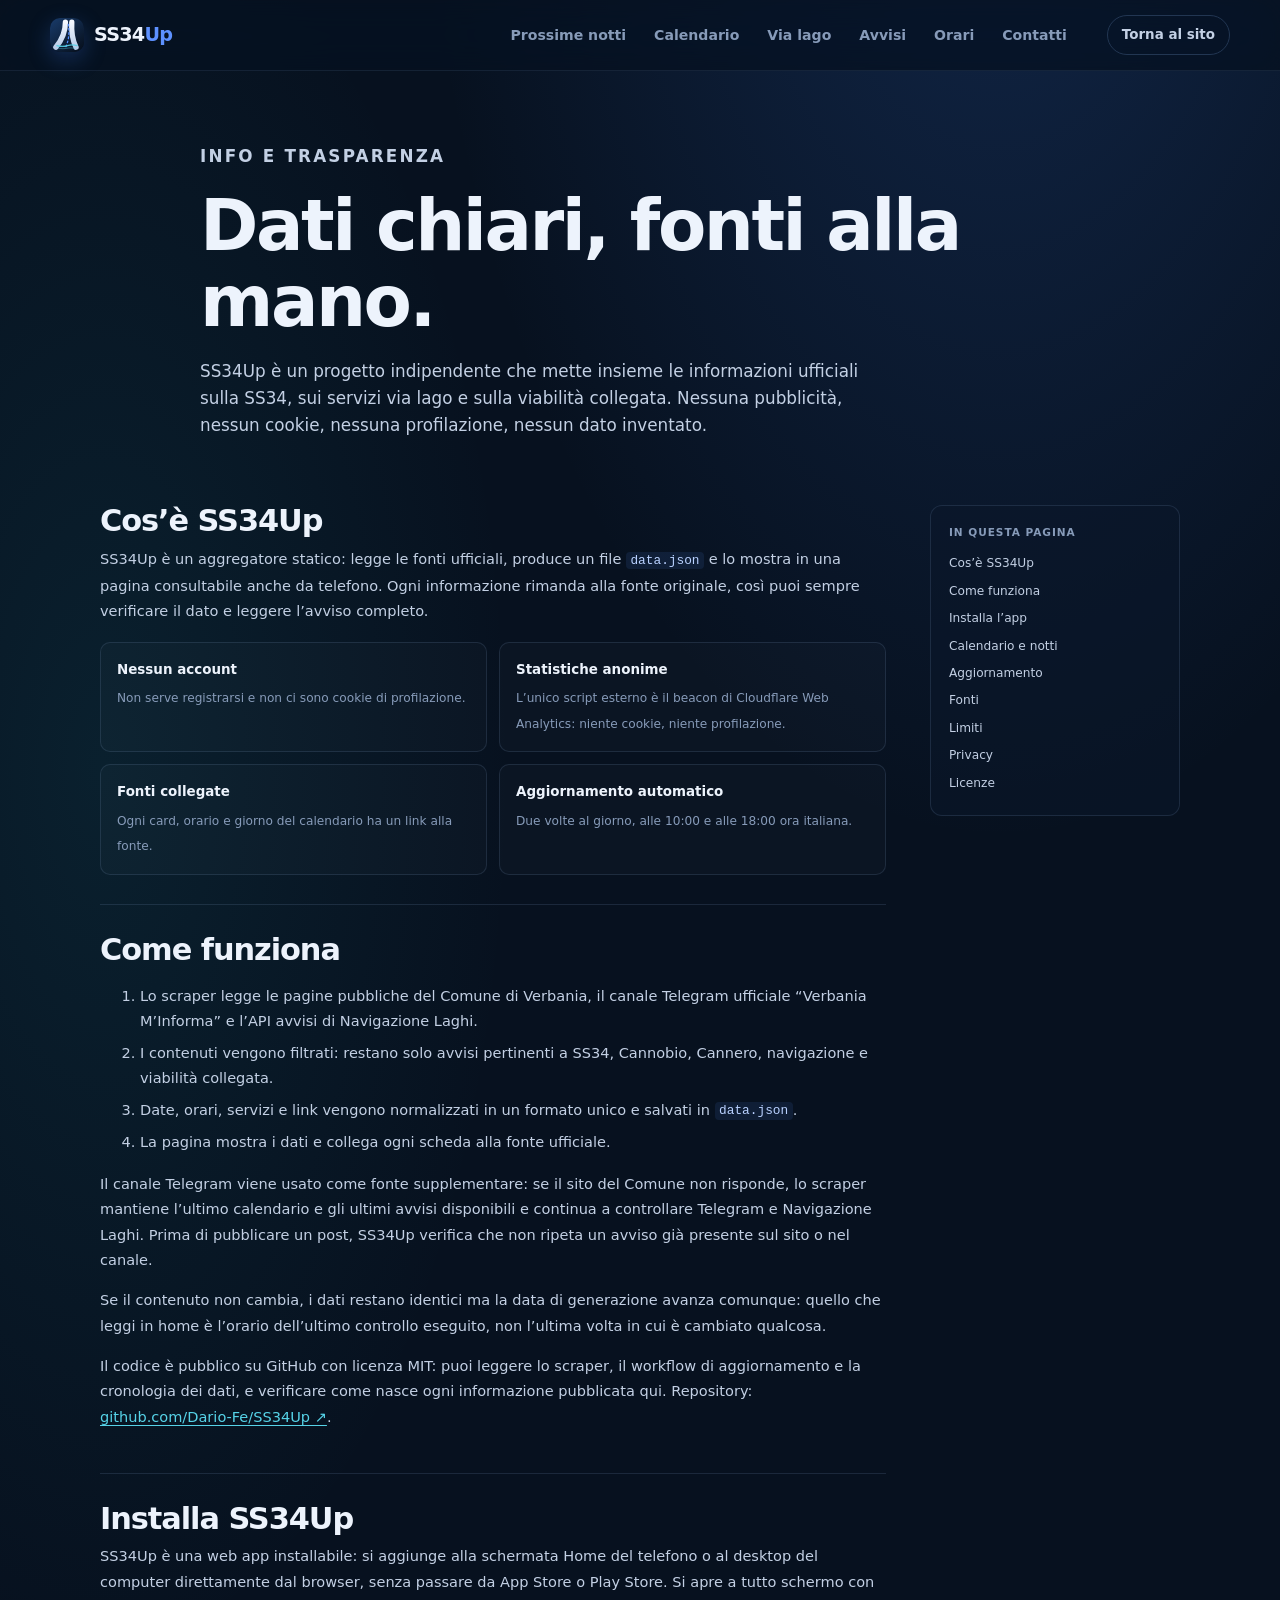
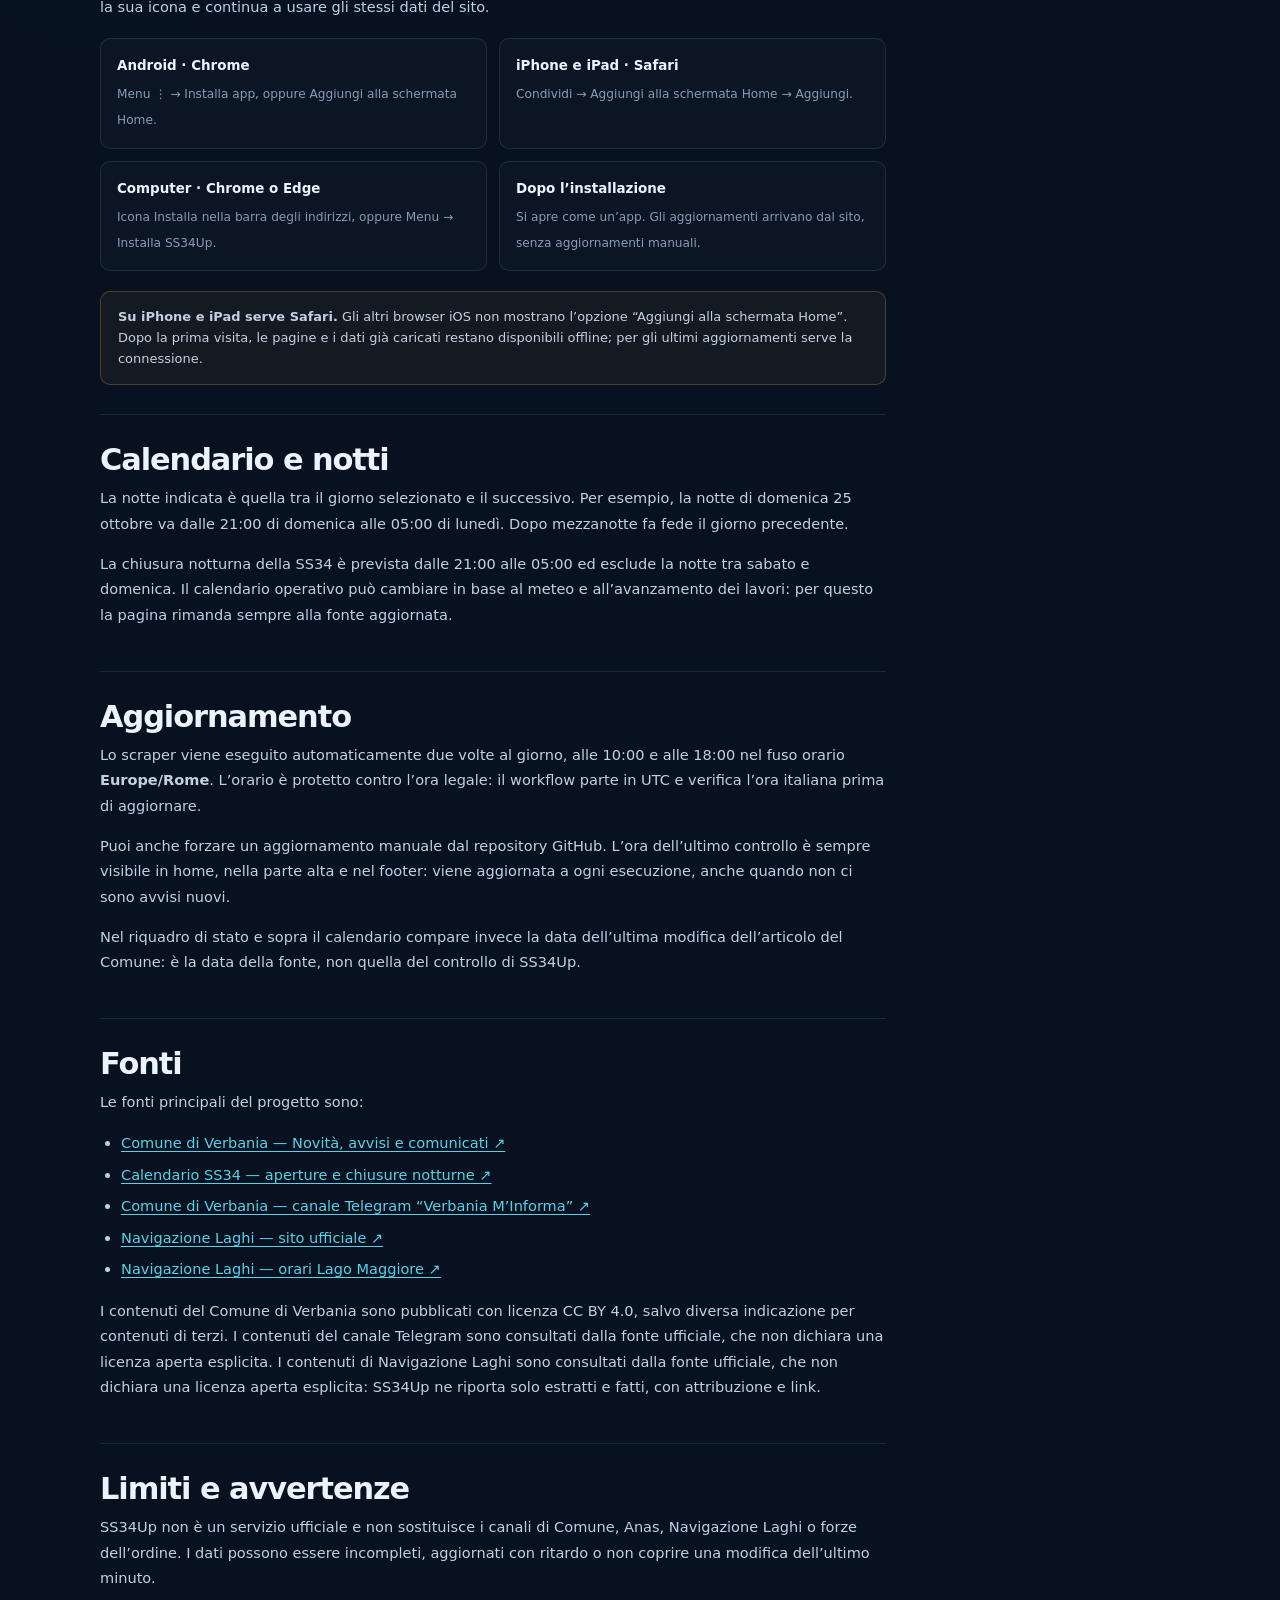
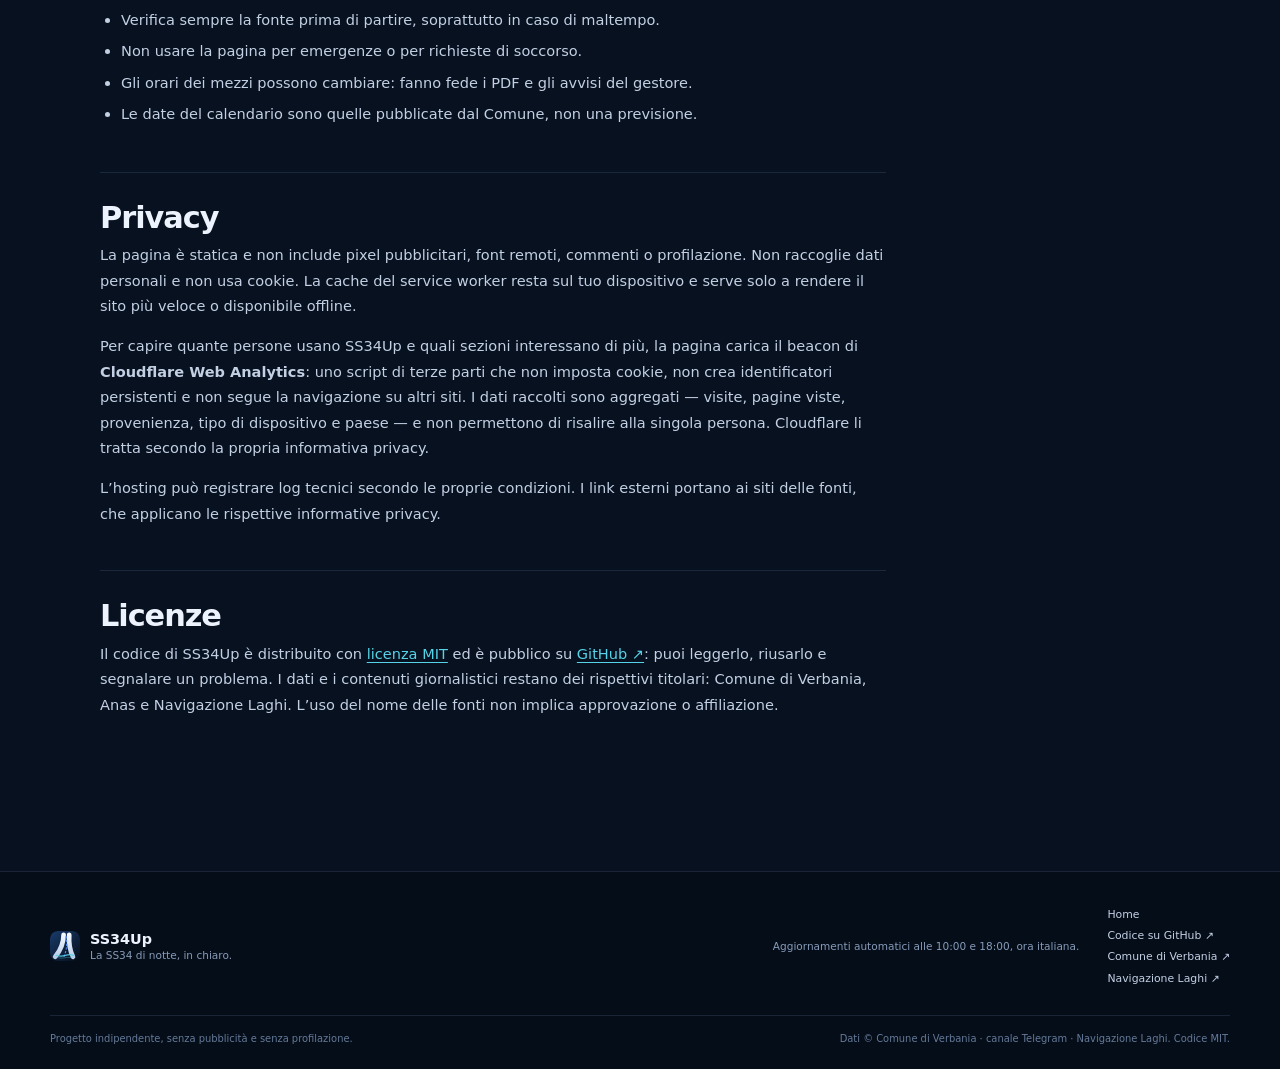
==== commit d167a0cf: "Rimuove il box sulle date e rende immediato l'arrivo alle sezioni Il box "Attenzione alle date" spie" ====
--- a/infoutili.html
+++ b/infoutili.html
@@ -25,8 +25,8 @@
   <meta name="apple-mobile-web-app-capable" content="yes" />
   <meta name="apple-mobile-web-app-title" content="SS34Up" />
   <meta name="mobile-web-app-capable" content="yes" />
-  <link rel="stylesheet" href="assets/style.css?v=5" />
-  <script src="assets/nav.js?v=1" defer></script>
+  <link rel="stylesheet" href="assets/style.css?v=6" />
+  <script src="assets/nav.js?v=2" defer></script>
   <!-- Cloudflare Web Analytics -->
   <script type='module' src='https://static.cloudflareinsights.com/beacon.min.js' data-cf-beacon='{"token": "c2664d686e3c495b84da351ee712c66a"}'></script>
   <!-- End Cloudflare Web Analytics -->
@@ -169,12 +169,6 @@
             tra sabato e domenica. Il calendario operativo può cambiare in base al meteo e
             all’avanzamento dei lavori: per questo la pagina rimanda sempre alla fonte aggiornata.
           </p>
-          <div class="info-note">
-            <strong>Attenzione alle date.</strong> L’ordinanza ANAS riporta l’avvio delle chiusure
-            dal 12 ottobre 2026, mentre il calendario operativo del Comune parte dal 21 ottobre.
-            SS34Up mostra entrambi i dati e non li fonde: per la notte corrente prevale il
-            calendario operativo aggiornato.
-          </div>
         </section>
 
         <section id="aggiornamento">
--- a/assets/style.css
+++ b/assets/style.css
@@ -32,7 +32,10 @@
   box-sizing: border-box;
 }
 
-html {
+/* Lo smooth si attiva da JS alla prima interazione: all'arrivo con un hash la
+   pagina deve posizionarsi subito, altrimenti l'animazione parte sulla
+   posizione provvisoria e resta in volo quando arrivano i dati. */
+html.js-smooth {
   scroll-behavior: smooth;
 }
 
